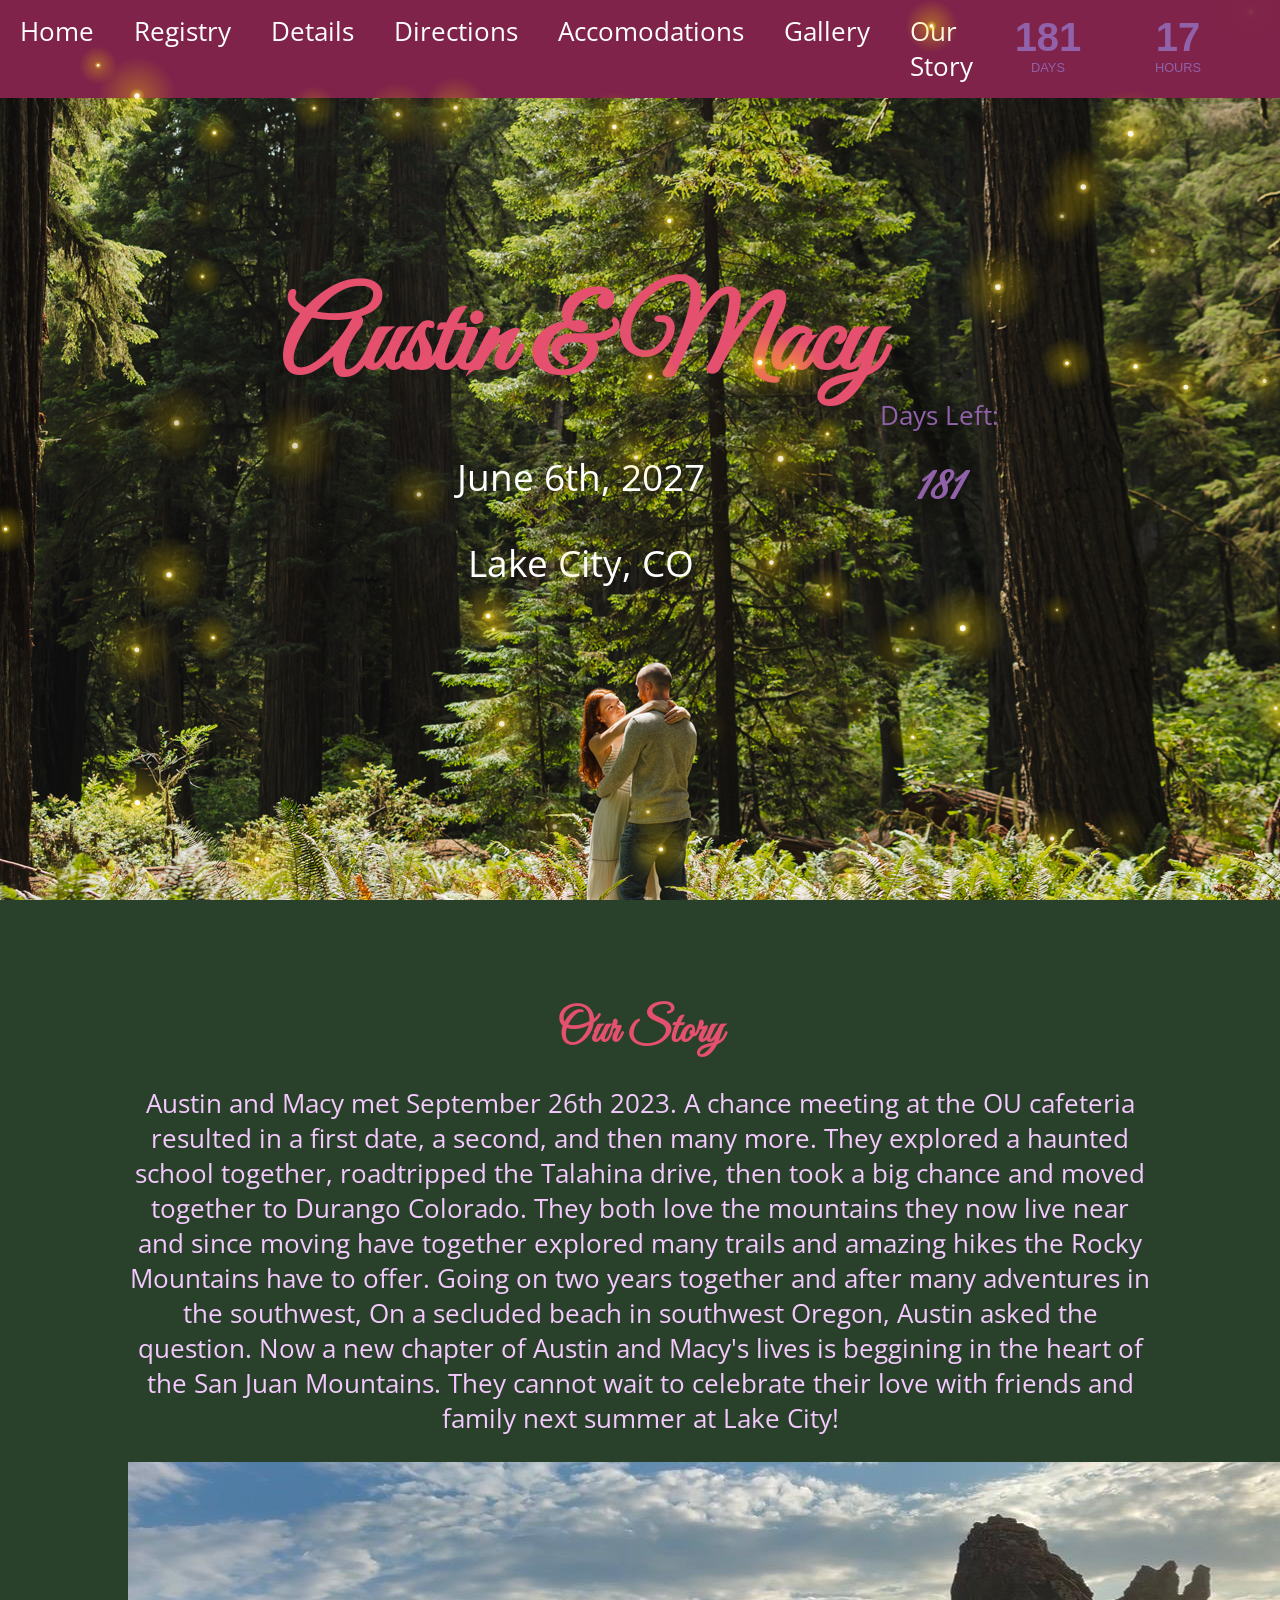
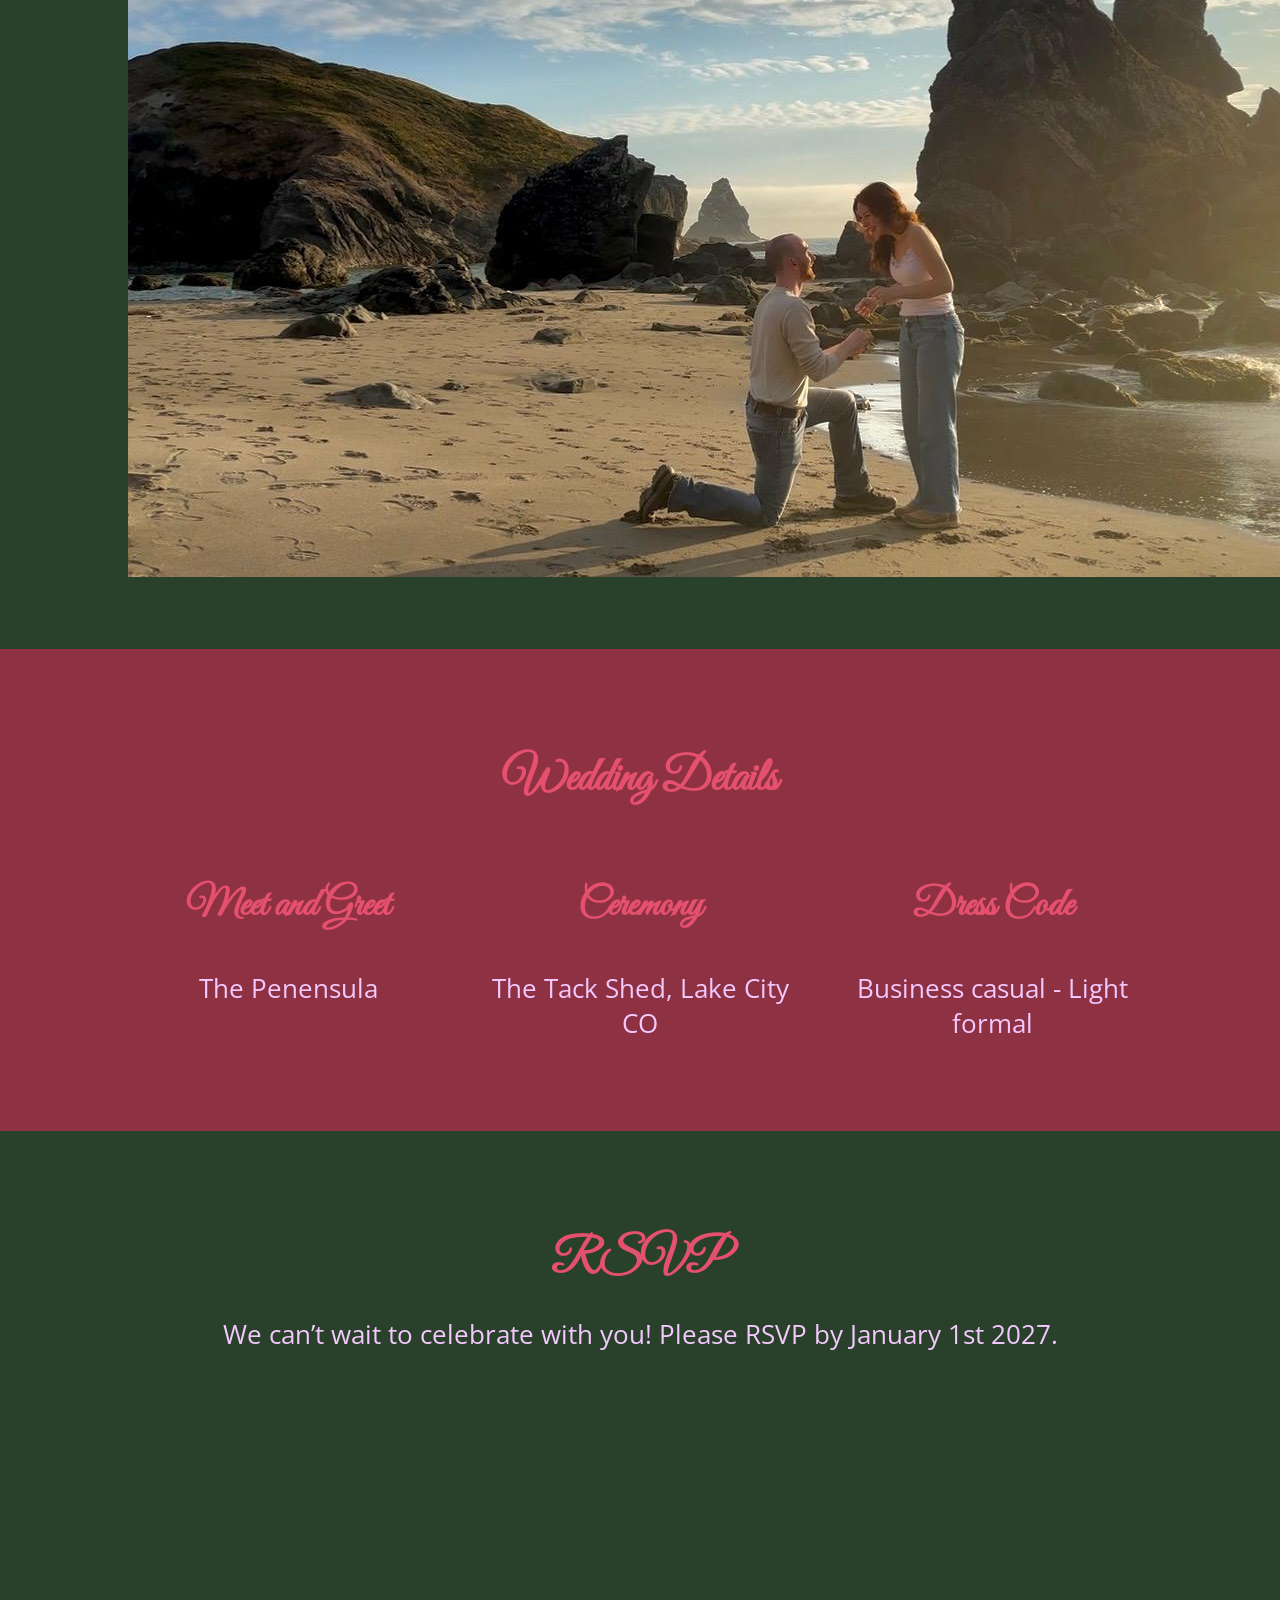
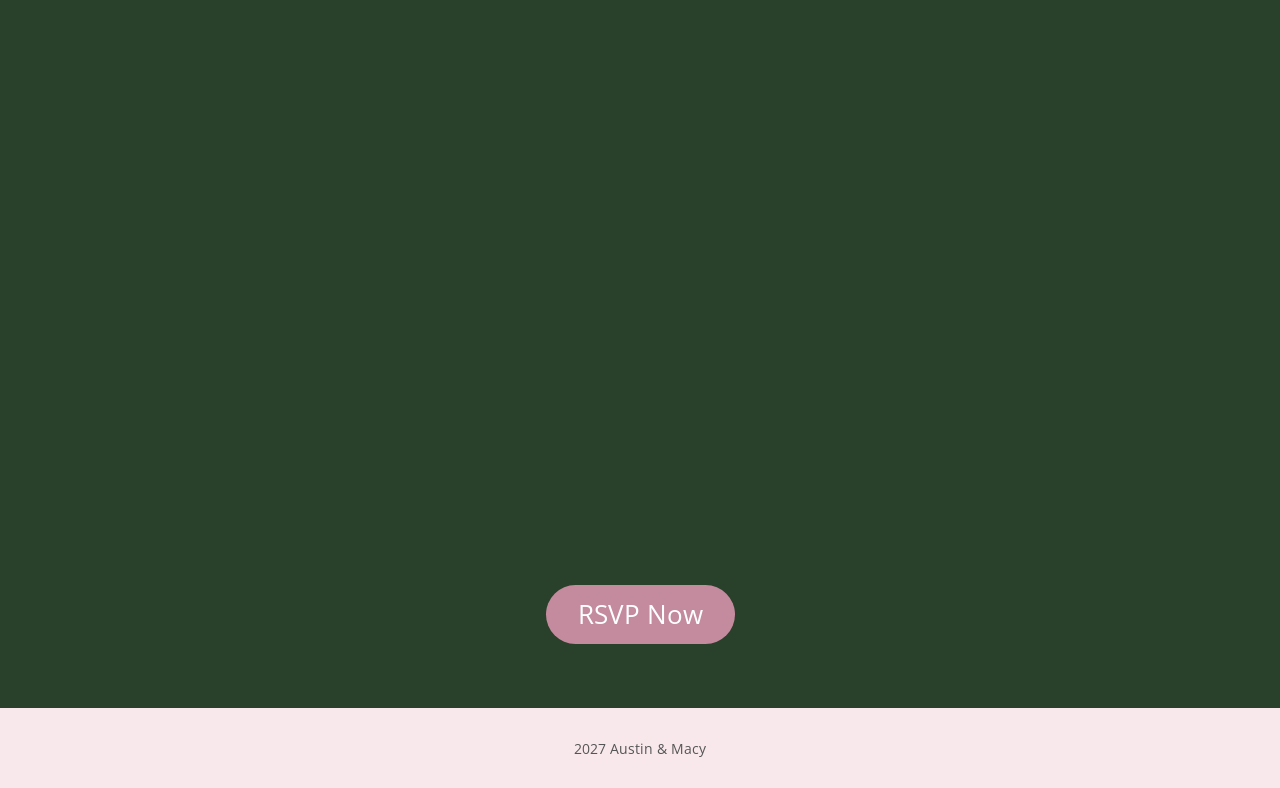
==== index.html @ 0c1c12a5 "home, accomodations, details, and gallery updated" ====
<!DOCTYPE html>
<html lang="en">
<head>
  <meta charset="UTF-8" />
  <meta name="viewport" content="width=device-width, initial-scale=1.0" />
  <title> Austin & Macy </title>
  <link rel="stylesheet" href="styles.css" />
  <link href="https://fonts.googleapis.com/css2?family=Great+Vibes&family=Open+Sans:wght@300;400;600&display=swap" rel="stylesheet">
</head>
<body>
  
  
  
  
  <header class="main-top">
    <canvas id="fireflyCanvas"></canvas>
    <script src="firefliesv3.js"></script>
    <div class="overlay"></div>
    <div class="hero-content">
      <h1 class="couple-names"> Austin   &   Macy</h1>
      <p class="date"> June 6th, 2027 </p>
      <p class="location">Lake City, CO</p>
    </div>
    <div class="countdown-container">
    <p>Days Left: </p>
    <h2 id="days-left">00</h2>
    </div>
  </header>

<nav class="navbar">
  <ul>
    <li><a href="index.html">Home</a></li>
    <li><a href="registry.html">Registry</a></li>
    <li><a href="details.html">Details</a></li>
    <li><a href="directions.html">Directions</a></li>
    <li><a href="accomodations.html">Accomodations</a></li>
    <li><a href="gallery.html">Gallery</a></li>
    <li><a href="ourstory.html">Our Story</a></li>
    <div id="countdown">
  <div class="time-box"><span id="days">00</span><p>Days</p></div>
  <div class="time-box"><span id="hours">00</span><p>Hours</p></div>
  <div class="time-box"><span id="minutes">00</span><p>Mins</p></div>
  <div class="time-box"><span id="seconds">00</span><p>Secs</p></div>
  <script src="days_countdown2.js"></script>

</div>
  </ul>
</nav>









  <section id="our-story" class="section">
    <h2>Our Story</h2>
    <p>
       Austin and Macy met September 26th 2023. A chance meeting at the OU cafeteria resulted in a first date, a second, and then many more. They explored a haunted school together, roadtripped the Talahina drive, then took a big chance and moved together to Durango Colorado. They both love the mountains they now live near and since moving have together explored many trails and amazing hikes the Rocky Mountains have to offer. Going on two years together and after many adventures in the southwest, On a secluded beach in southwest Oregon, Austin asked the question. Now a new chapter of Austin and Macy's lives is beggining in the heart of the San Juan Mountains. They cannot wait to celebrate their love with friends and family next summer at Lake City!  
    </p>
    <img src="pro1.jpeg">
  </section>





  <section id="details" class="section alt-bg">
    <h2>Wedding Details</h2>
    <div class="details-grid">
      <div>
        <h3>Meet and Greet</h3>
        <p>The Penensula</p>
      </div>
      <div>
        <h3>Ceremony</h3>
        <p>The Tack Shed, Lake City CO</p>
      </div>
      <div>
        <h3>Dress Code</h3>
        <p>Business casual - Light formal</p>
      </div>
    </div>
  </section>

  <section id="rsvp" class="section">
    <h2>RSVP</h2>
    <p>
      We can’t wait to celebrate with you! Please RSVP by January 1st 2027.
    </p>
    
    <iframe src="https://docs.google.com/forms/d/e/1FAIpQLScfzJjuqWJk3WGA8Sd2-HZ8cqaBlBZBvLHBfPXyAABR4WFvtQ/viewform?usp=publish-editor" width="100%" height="800" frameborder="0" marginheight="0" marginwidth="0">Loading…</iframe>
    <a href="https://docs.google.com/forms/d/e/1FAIpQLScfzJjuqWJk3WGA8Sd2-HZ8cqaBlBZBvLHBfPXyAABR4WFvtQ/viewform?usp=publish-editor" class="btn" target="_blank">RSVP Now</a>

  </section>
  

  <footer>
    <p>2027 Austin & Macy</p>
  </footer>

  <script src="days_countdown.js"></script>


</body>
</html>
---- styles.css ----
/* Font and basic style */
body {
  margin: 0;
  font-family: 'Open Sans', sans-serif;
  font-size: 1.6rem;
  color: #f4c9fe;
  background-color: #29412a;
  
  
  scroll-behavior: smooth;
}


body-main {
  margin: 0;
  font-family: 'Open Sans', sans-serif;
  color: #8550a0;
  background-color: linear-gradient(29412a50), #29412a50, url('A+M-206.jpg');
  opacity: 0.5;
  background-size: cover;
  background-position: center;

  scroll-behavior: smooth;
}


h1, h2, h3 {
  font-family: 'Great Vibes', cursive;
  color: #e4506e;
}
/*  
e4506e
c16e78
*/
h2 {
  text-align: center;
  margin-bottom: 1rem;
  font-size: 2.9rem;
}

h3 {
  font-size: 2.5rem;
}

.section {
  padding: 4rem 10%;
  text-align: center;
}


.larger-font{
  font-size: 2.0rem; 
}
.very-large-font{
  font-size: 7.0rem;
}
.alt-bg {
  background-color: #8d3143;
}

.alt-bg-purp{
  background-color: #426843;
}

/* main top section on home screen */
.main-top {
  position: relative;
  height: 100vh;
  background: url('A+M-206.jpg');
  background-position: 50% 40%;
  display: flex;
  align-items: center;
  justify-content: center;
  color: #9161a9;
  text-align: center;
}


/* Gallery grid */
  .gallery {
    display: grid;
    grid-template-columns: repeat(auto-fill, minmax(180px, 1fr));
    gap: 15px;
    padding: 20px;
  }

  .gallery img {
    width: 100%;
    height: 150px;
    object-fit: cover;
    cursor: pointer;
    border-radius: 5px;
    transition: 0.3s;
  }

  .gallery img:hover {
    transform: scale(1.05);
  }


  /* Modal background */
  .modal {
    display: none;
    position: fixed;
    z-index: 1000;
    left: 0;
    top: 0;
    width: 100%;
    height: 100%;
    background-color: rgba(0,0,0,0.8);
    justify-content: center;
    align-items: center;
  }

  /* Modal content (big image) */
  .modal-content {
    max-width: 80%;
    max-height: 80%;
    border-radius: 8px;
    box-shadow: 0 0 20px #000;
  }

  /* Close button */
  .close {
    position: absolute;
    top: 30px;
    right: 40px;
    font-size: 40px;
    color: white;
    cursor: pointer;
    font-weight: bold;
  }

  .close:hover {
    color: #ff5555;
  }






#days-left {
  font-size: 3rem;
  color: #9161a9; /* Matching your previous purple theme */
  font-weight: bold;
  margin: 10px 0;
}

#countdown {
  display: flex;
  gap: 20px;
  justify-content: center;
  font-family: sans-serif;
  color: #9161a9;
}

.time-box {
  text-align: center;
  background: #7f234a;
;
  padding: 15px;
  border-radius: 8px;
  min-width: 80px;
}

.time-box span {
  display: block;
  font-size: 2.5rem;
  font-weight: bold;
}

.time-box p {
  margin: 0;
  font-size: 0.8rem;
  text-transform: uppercase;
}













.proposal-panel {
  position: relative;
  height:90vh;
  background: url('pro1.jpeg');
  background-position: 50% 40%;
  display: flex;
  align-items: center;
  justify-content: center;
  color: #9161a9;
  padding: 4rem 10%;
  text-align: center;
}


.hero .overlay {
  position: absolute;
  inset: 0;
  background: rgba(0, 0, 0, 0.4);
}

.hero-content {
  position: relative;
  z-index: 1;
}

.couple-names {
  font-size: 7rem;
  margin: 0;
  color: #e4506e;
}

.date, .location {
  font-size: 2.3rem;
  color: white;
}

/* Details grid */
.details-grid {
  display: grid;
  gap: 2rem;
  grid-template-columns: repeat(auto-fit, minmax(220px, 1fr));
  margin-top: 2rem;
}

/* Buttons */
.btn {
  background-color: #c48b9f;
  color: white;
  text-decoration: none;
  padding: 0.75rem 2rem;
  border-radius: 30px;
  display: inline-block;
  transition: background 0.3s;
}

.btn:hover {
  background-color: #a9687f;
}

/* Footer */
footer {
  background-color: #f8e8ec;
  text-align: center;
  padding: 1rem;
  font-size: 0.9rem;
  color: #555;
}
  

.navbar {
  position: fixed;
  top: 0;
  width: 100%;
  z-index: 1000;
  background-color: #7f234a;
  padding: 0;
}

.navbar ul {
  list-style: none;
  margin: 0;
  padding: 0;
  display: flex;
}

.navbar li {
  margin: 0;
}

.navbar a {
  display: block;
  padding: 14px 20px;
  color: white;
  text-decoration: none;
}

.navbar a:hover {
  background-color: #555;
}




#fireflyCanvas {
    position: fixed;
    top: 0;
    left: 0;
    width: 100vw;
    height: 100vh;
    /* pointer-events: none ensures you can still click links/buttons 
       underneath the glowing dots */
    pointer-events: none; 
    z-index: 9999; 
}

main {
    position: relative;
    text-align: center;
    padding-top: 20vh;
}
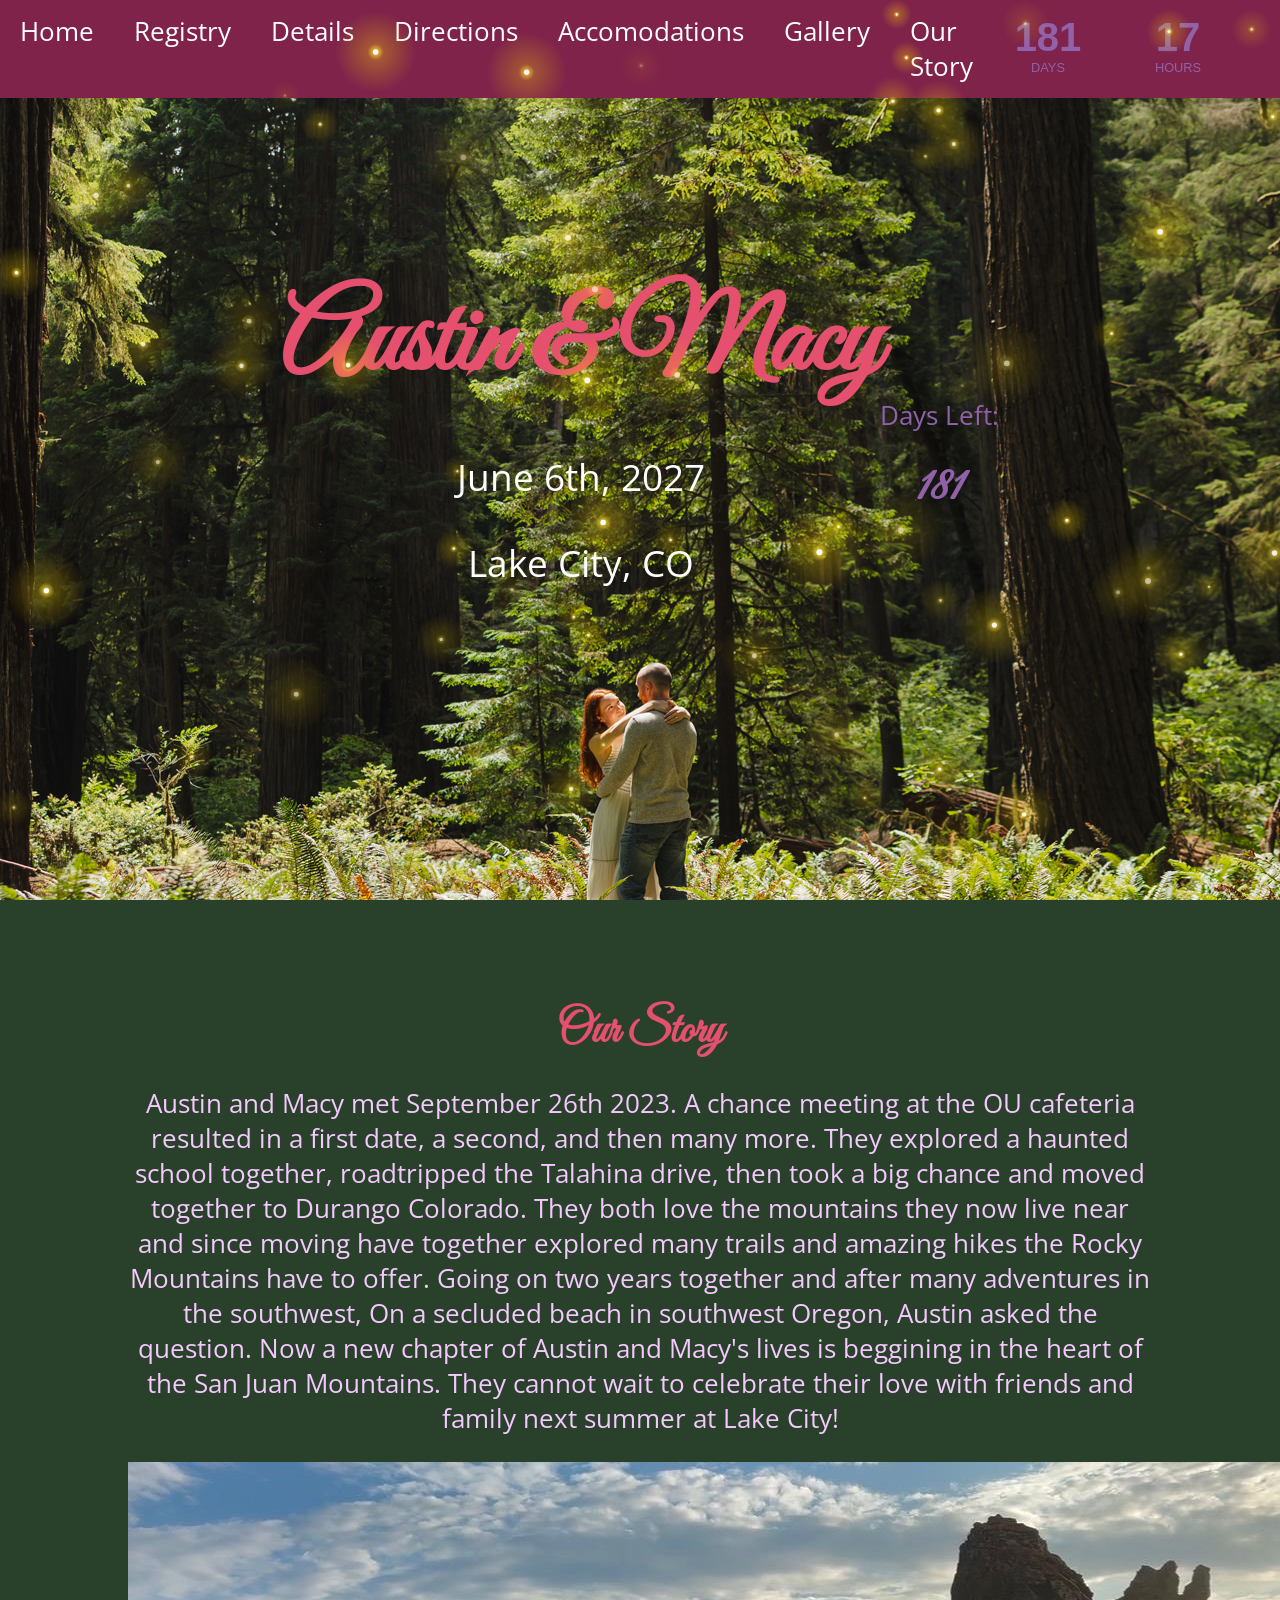
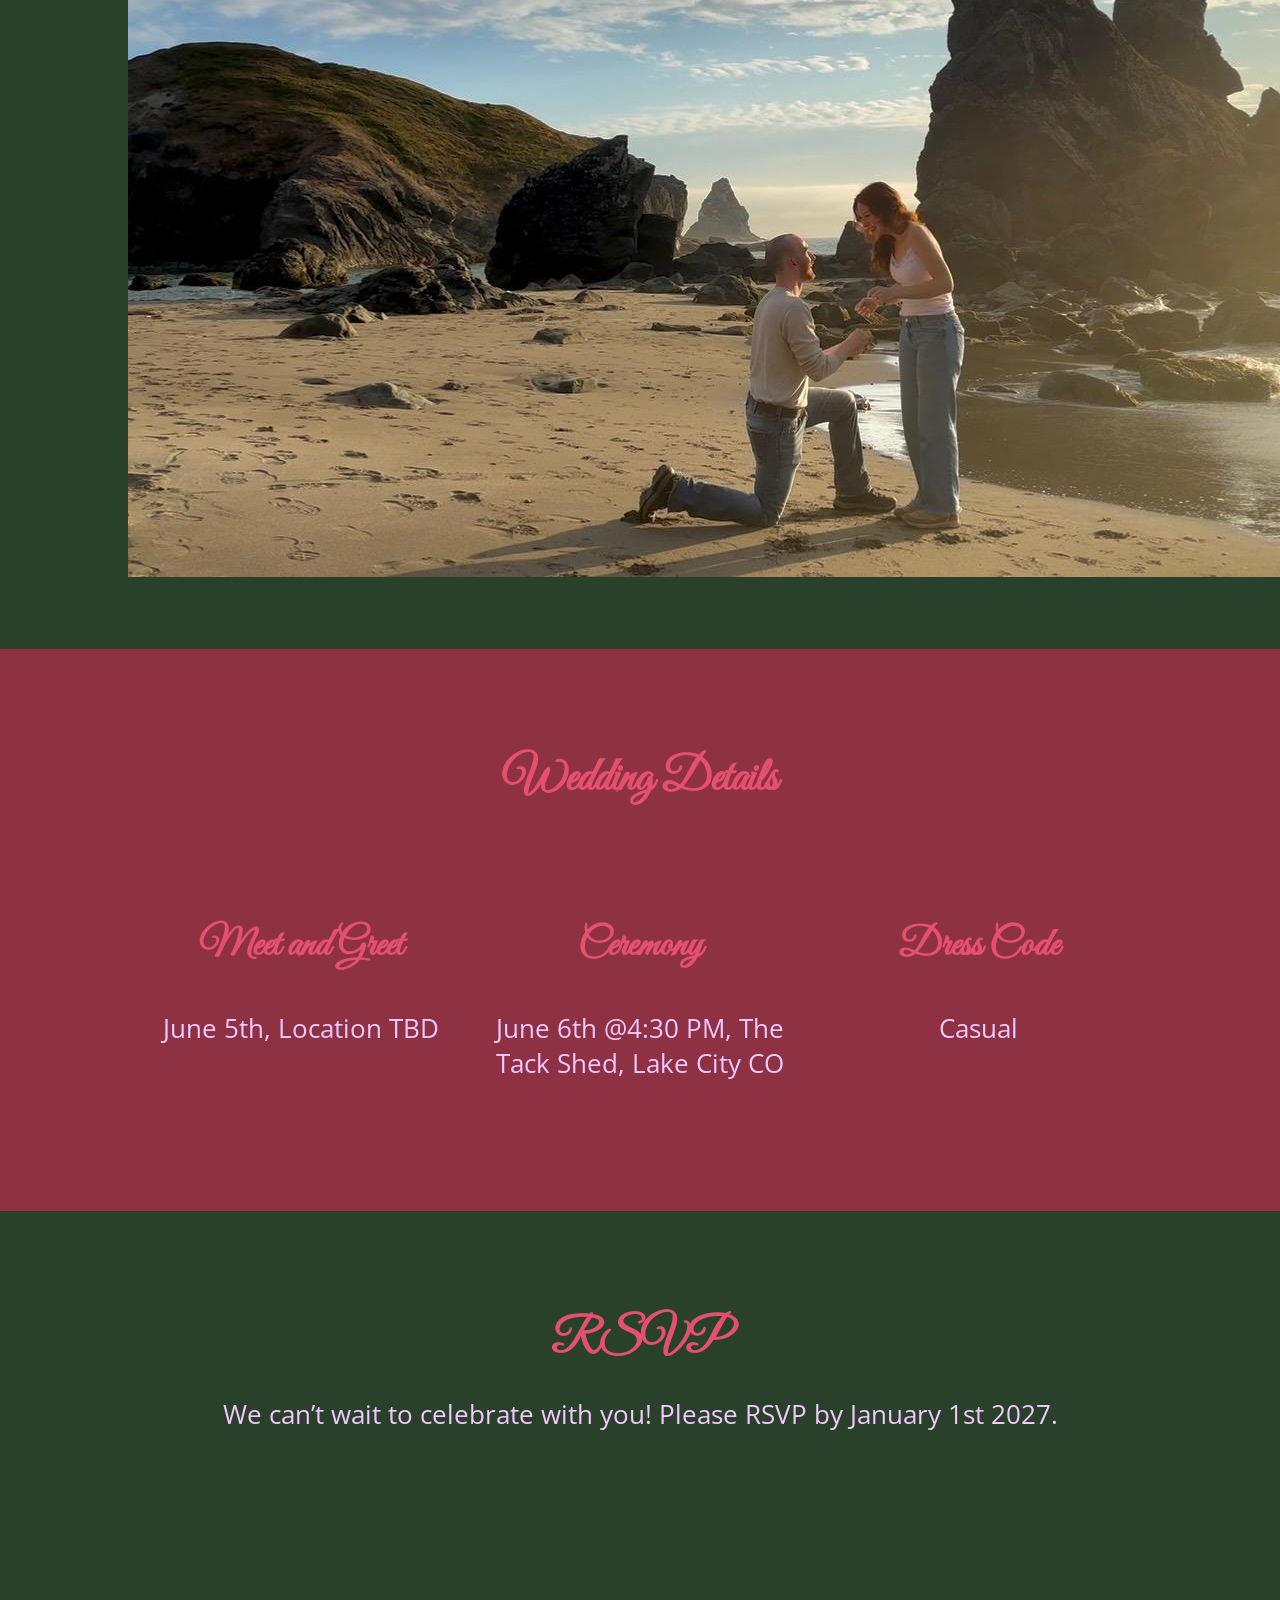
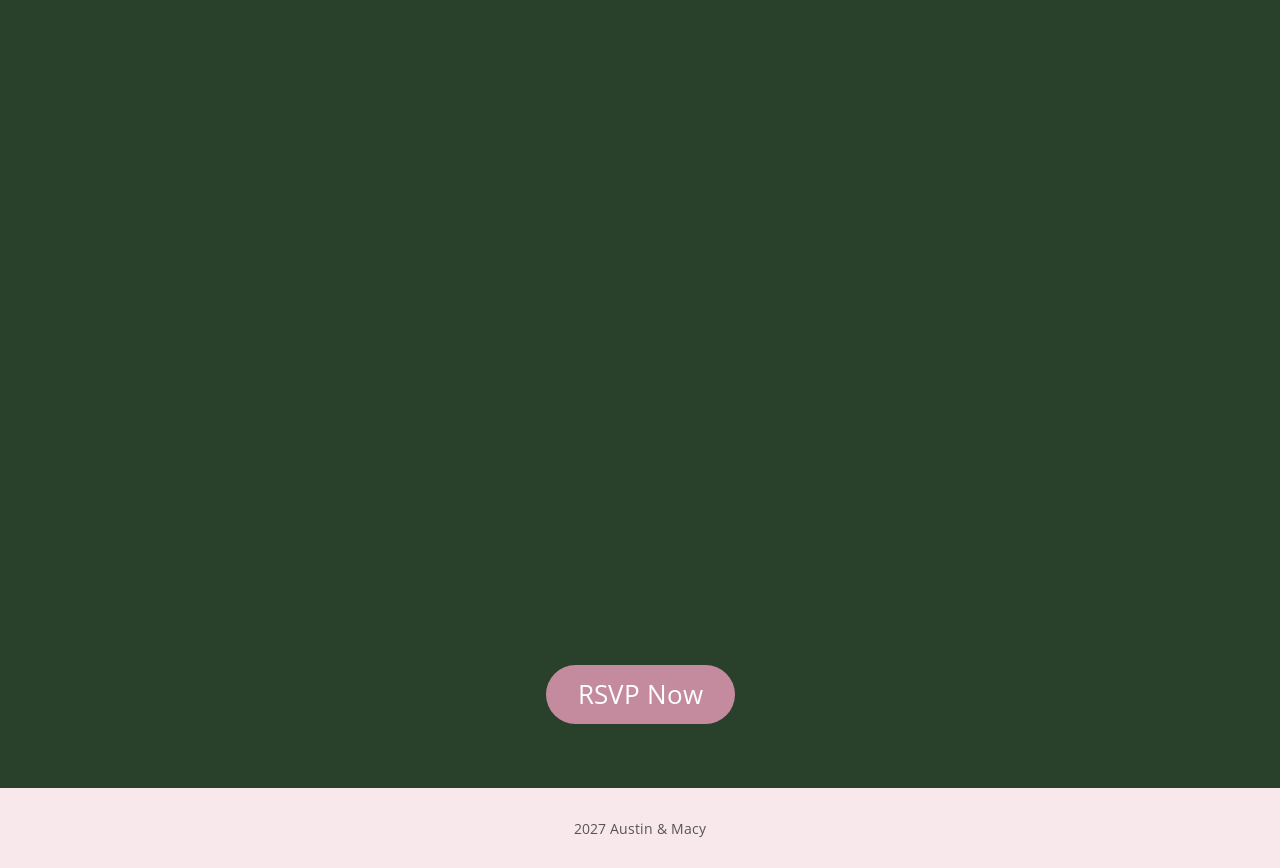
==== commit 8d9b97e7: "page refinements, added tiled format to registry" ====
--- a/index.html
+++ b/index.html
@@ -72,15 +72,15 @@
     <div class="details-grid">
       <div>
         <h3>Meet and Greet</h3>
-        <p>The Penensula</p>
+        <p>June 5th, Location TBD</p>
       </div>
       <div>
         <h3>Ceremony</h3>
-        <p>The Tack Shed, Lake City CO</p>
+        <p>June 6th @4:30 PM, The Tack Shed, Lake City CO</p>
       </div>
       <div>
         <h3>Dress Code</h3>
-        <p>Business casual - Light formal</p>
+        <p>Casual</p>
       </div>
     </div>
   </section>
--- a/styles.css
+++ b/styles.css
@@ -74,6 +74,85 @@
   color: #9161a9;
   text-align: center;
 }
+
+
+
+
+/* --- Lodging Section Styling --- */
+
+/* Ensures the grid handles the cards correctly */
+.details-grid {
+  display: flex;
+  flex-wrap: wrap;
+  gap: 25px;
+  justify-content: center;
+  padding: 40px 20px;
+}
+
+/* Individual UI Box (The Card) */
+.lodging-item {
+  background-color: #29412a; /* Your original dark green */
+  border: 1px solid #7f234a;  /* Your purple for the border */
+  border-radius: 12px;
+  padding: 25px;
+  width: 320px;
+  text-align: center;
+  box-shadow: 0 4px 15px rgba(0, 0, 0, 0.3);
+  
+  /* This creates the smooth "growth" animation */
+  transition: all 0.3s cubic-bezier(0.25, 0.8, 0.25, 1);
+  
+  display: flex;
+  flex-direction: column;
+  align-items: center;
+  justify-content: space-between;
+}
+
+/* Hover Effect: Grow and Highlight */
+.lodging-item:hover {
+  transform: translateY(-10px) scale(1.03); /* Moves up and grows slightly */
+  box-shadow: 0 15px 30px rgba(0, 0, 0, 0.5);
+  border-color: #e4506e; /* Highlights with your pink/red color */
+  background-color: #2e4a2f; /* Slightly lighter green on hover */
+}
+
+/* Card Content Styling */
+.lodging-item h3 {
+  margin-top: 0;
+  margin-bottom: 15px;
+  font-size: 2.2rem;
+  color: #e4506e; /* Your pink/red header color */
+  line-height: 1.1;
+}
+
+.lodging-item p {
+  font-size: 1.1rem;
+  color: #f4c9fe; /* Your light purple text color */
+  margin: 8px 0;
+  line-height: 1.4;
+}
+
+/* Specific styling for the button inside the card */
+.lodging-item .btn {
+  margin-top: 20px;
+  padding: 10px 25px;
+  font-size: 1rem;
+  border: none;
+  font-family: 'Open Sans', sans-serif;
+  text-transform: uppercase;
+  letter-spacing: 1px;
+  font-weight: 600;
+}
+
+/* --- Responsive adjustment for small screens --- */
+@media (max-width: 600px) {
+  .lodging-item {
+    width: 100%; /* Cards take full width on mobile */
+  }
+}
+
+
+
 
 
 /* Gallery grid */
@@ -307,4 +386,108 @@
     position: relative;
     text-align: center;
     padding-top: 20vh;
+}
+
+
+/* --- Mobile Specific Tweaks --- */
+
+@media (max-width: 768px) {
+  /* Adjust the main section padding so boxes aren't too cramped */
+  .section {
+    padding: 2rem 5%;
+  }
+
+  .very-large-font {
+    font-size: 4rem; /* Shrink the massive headers so they don't wrap weirdly */
+  }
+
+  .details-grid {
+    gap: 15px; /* Tighter gap on mobile */
+  }
+
+  .lodging-item {
+    width: 90%; /* Make boxes fill most of the screen width */
+    max-width: none;
+    padding: 20px;
+    /* On mobile, we reduce the scale effect so it doesn't overlap other content */
+    transition: transform 0.2s ease; 
+  }
+
+  .lodging-item:active {
+    transform: scale(0.98); /* Provides "press" feedback when tapped on mobile */
+  }
+
+  .lodging-item h3 {
+    font-size: 1.8rem; /* Slightly smaller titles for mobile */
+  }
+}
+
+
+
+
+/* --- Registry tiling --- */
+/* The Dynamic Grid */
+.registry-grid {
+    display: grid;
+    /* This creates the responsive tiling effect */
+    grid-template-columns: repeat(auto-fit, minmax(300px, 1fr));
+    gap: 25px;
+    max-width: 1200px;
+    margin: 0 auto;
+}
+
+/* Individual Cards */
+.registry-card {
+    background: #fff;
+    border-radius: 8px;
+    overflow: hidden;
+    box-shadow: 0 4px 6px rgba(0,0,0,0.1);
+    display: flex;
+    flex-direction: column;
+    transition: transform 0.2s ease;
+}
+
+.registry-card:hover {
+    transform: translateY(-5px);
+}
+
+.item-image {
+    height: 200px;
+    background-size: cover;
+    background-position: center;
+}
+
+.item-details {
+    padding: 20px;
+    display: flex;
+    flex-direction: column;
+    flex-grow: 1;
+}
+
+.item-details h3 {
+    margin-top: 0;
+    font-size: 1.25rem;
+}
+
+.item-details p {
+    font-size: 0.9rem;
+    color: #666;
+    flex-grow: 1; /* Pushes the button to the bottom */
+}
+
+/* Button Styling */
+.buy-button {
+    display: block;
+    text-align: center;
+    background-color: #5a67d8;
+    color: white;
+    padding: 10px;
+    text-decoration: none;
+    border-radius: 4px;
+    margin-top: 15px;
+    font-weight: bold;
+}
+
+.buy-button:hover {
+    background-color: #434190;
 }
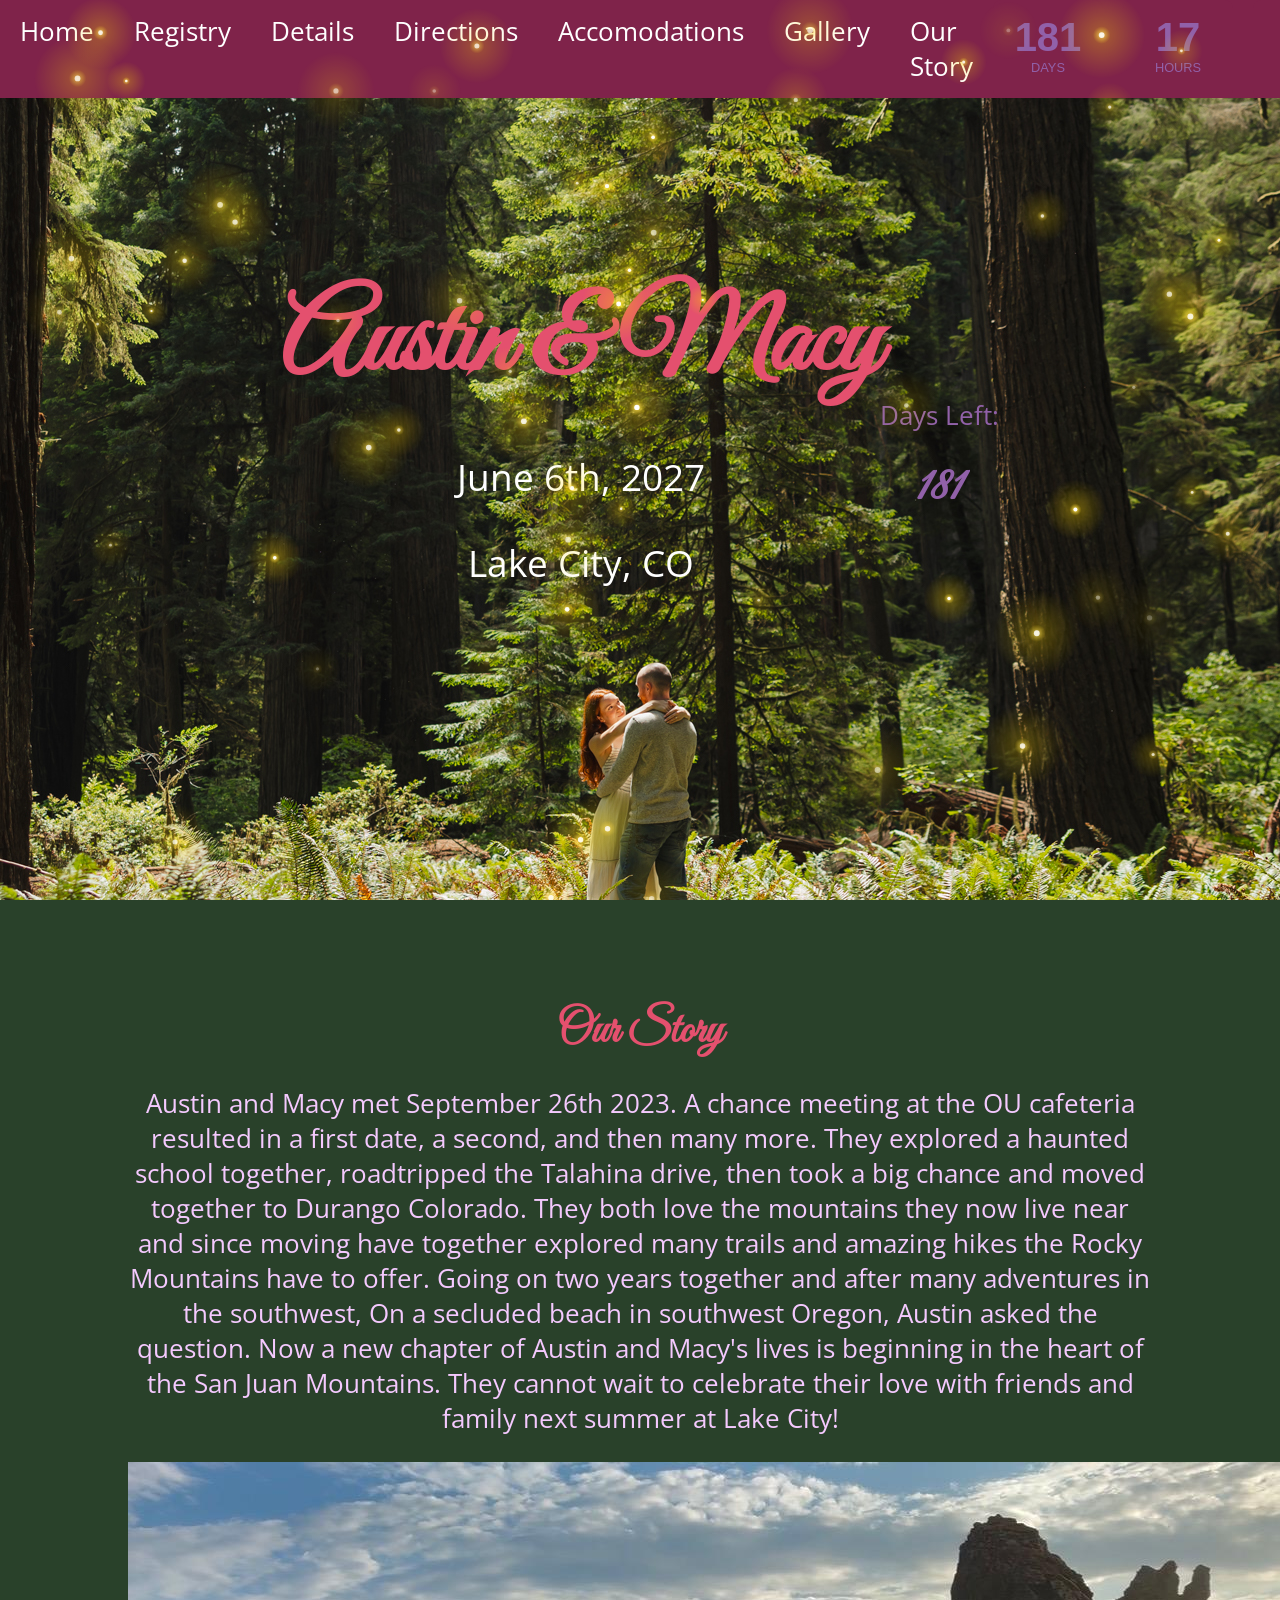
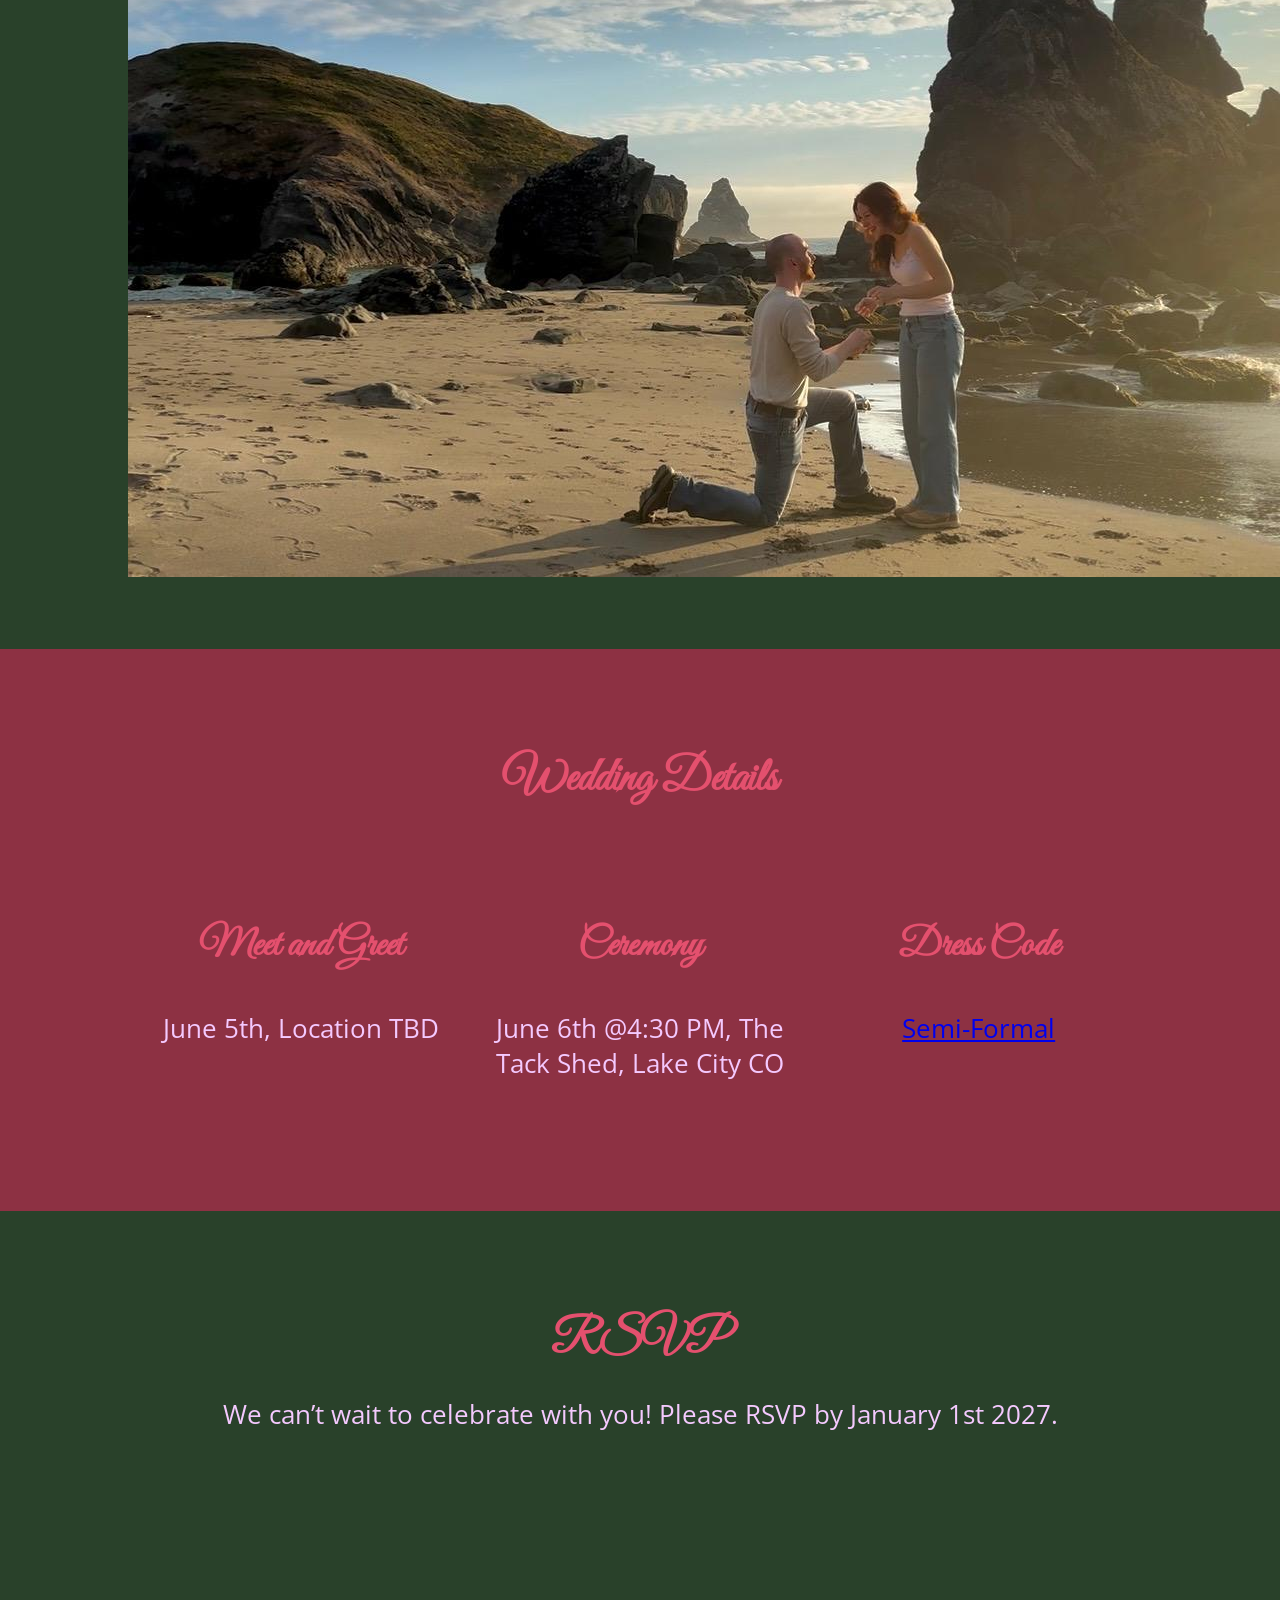
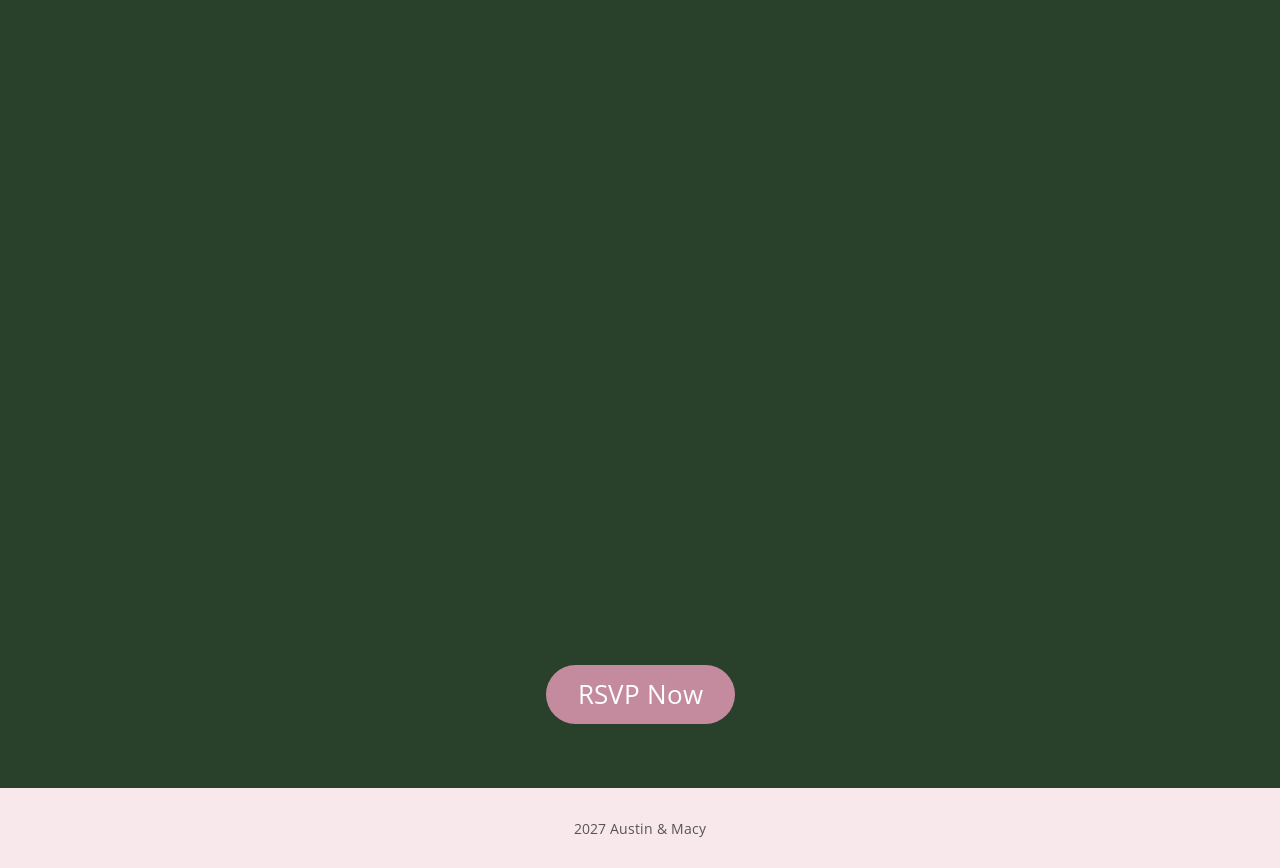
==== commit eca1bd2c: "updated details content, and various small details and sutble design elements" ====
--- a/index.html
+++ b/index.html
@@ -58,7 +58,7 @@
   <section id="our-story" class="section">
     <h2>Our Story</h2>
     <p>
-       Austin and Macy met September 26th 2023. A chance meeting at the OU cafeteria resulted in a first date, a second, and then many more. They explored a haunted school together, roadtripped the Talahina drive, then took a big chance and moved together to Durango Colorado. They both love the mountains they now live near and since moving have together explored many trails and amazing hikes the Rocky Mountains have to offer. Going on two years together and after many adventures in the southwest, On a secluded beach in southwest Oregon, Austin asked the question. Now a new chapter of Austin and Macy's lives is beggining in the heart of the San Juan Mountains. They cannot wait to celebrate their love with friends and family next summer at Lake City!  
+      Austin and Macy met September 26th 2023. A chance meeting at the OU cafeteria resulted in a first date, a second, and then many more. They explored a haunted school together, roadtripped the Talahina drive, then took a big chance and moved together to Durango Colorado. They both love the mountains they now live near and since moving have together explored many trails and amazing hikes the Rocky Mountains have to offer. Going on two years together and after many adventures in the southwest, On a secluded beach in southwest Oregon, Austin asked the question. Now a new chapter of Austin and Macy's lives is beginning in the heart of the San Juan Mountains. They cannot wait to celebrate their love with friends and family next summer at Lake City!     </p>
     </p>
     <img src="pro1.jpeg">
   </section>
@@ -80,7 +80,7 @@
       </div>
       <div>
         <h3>Dress Code</h3>
-        <p>Casual</p>
+        <a href="https://pin.it/TQLlFvWK6">Semi-Formal</a>
       </div>
     </div>
   </section>
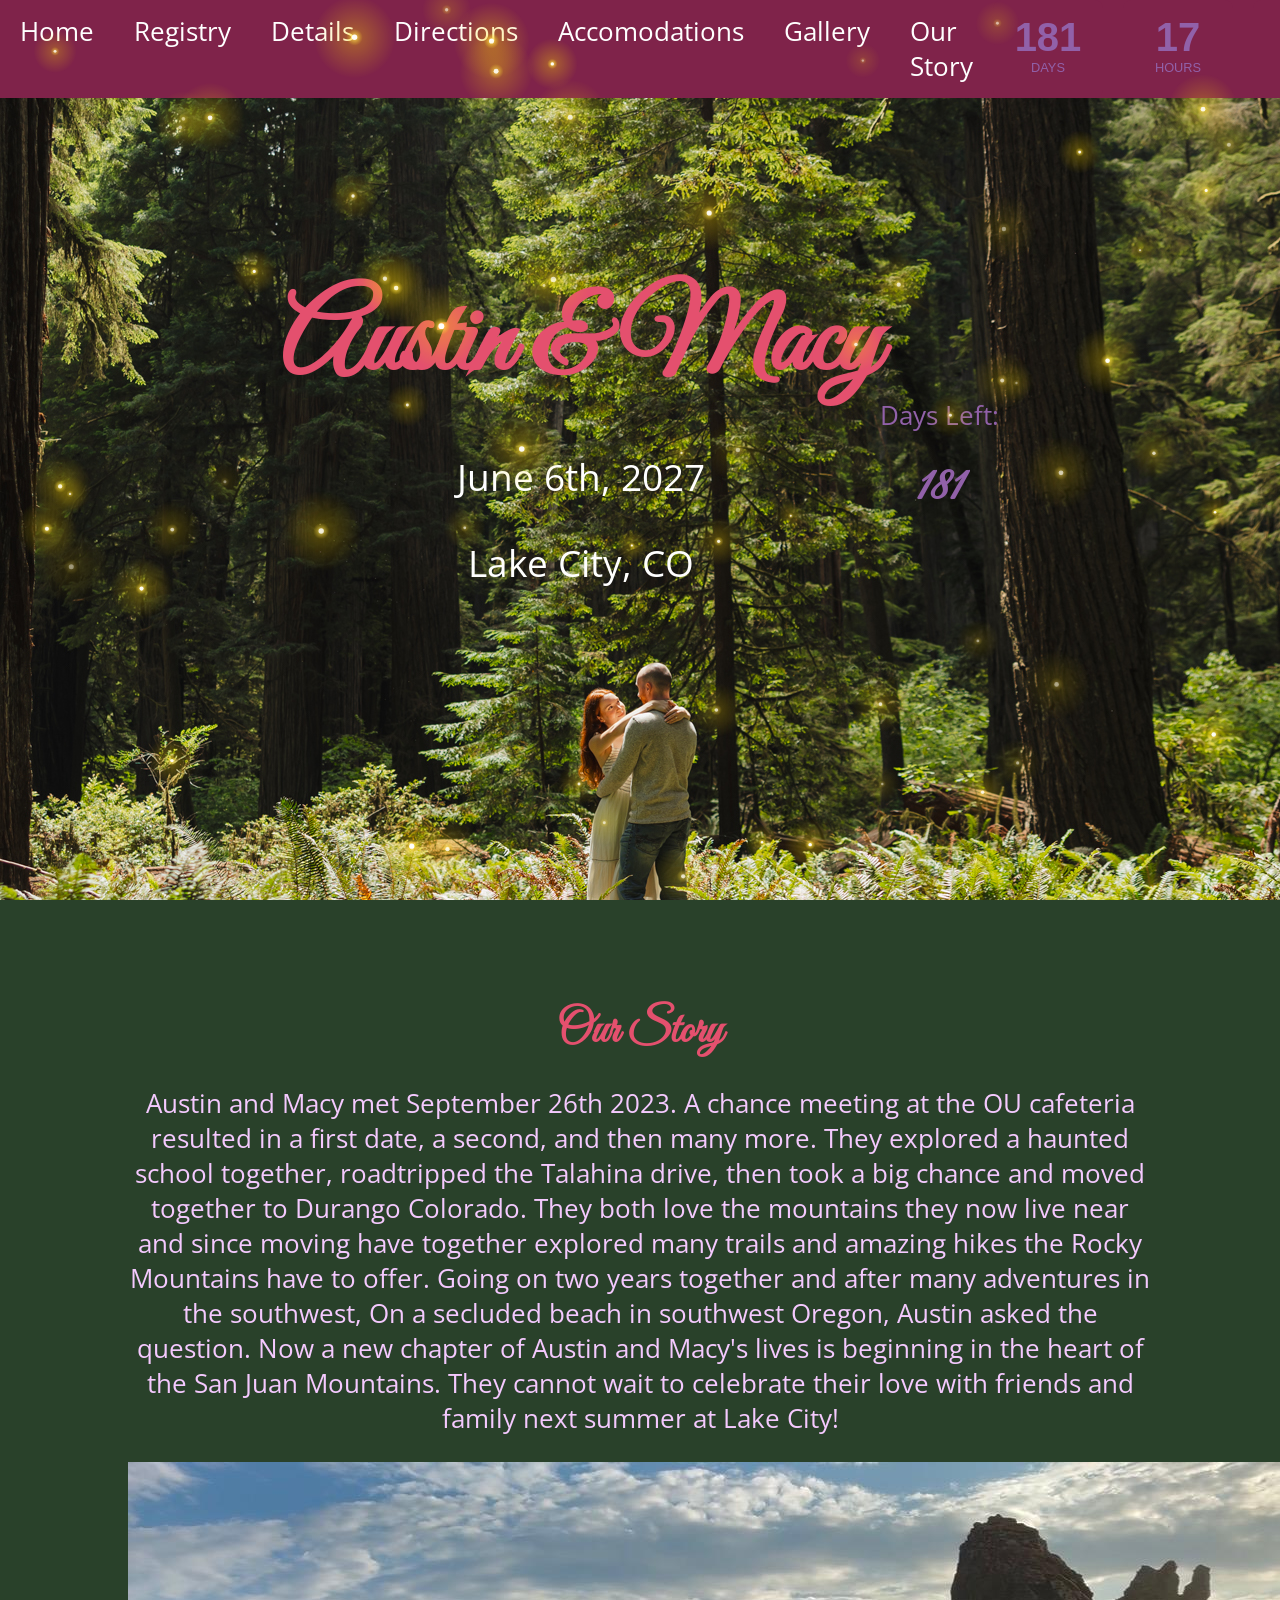
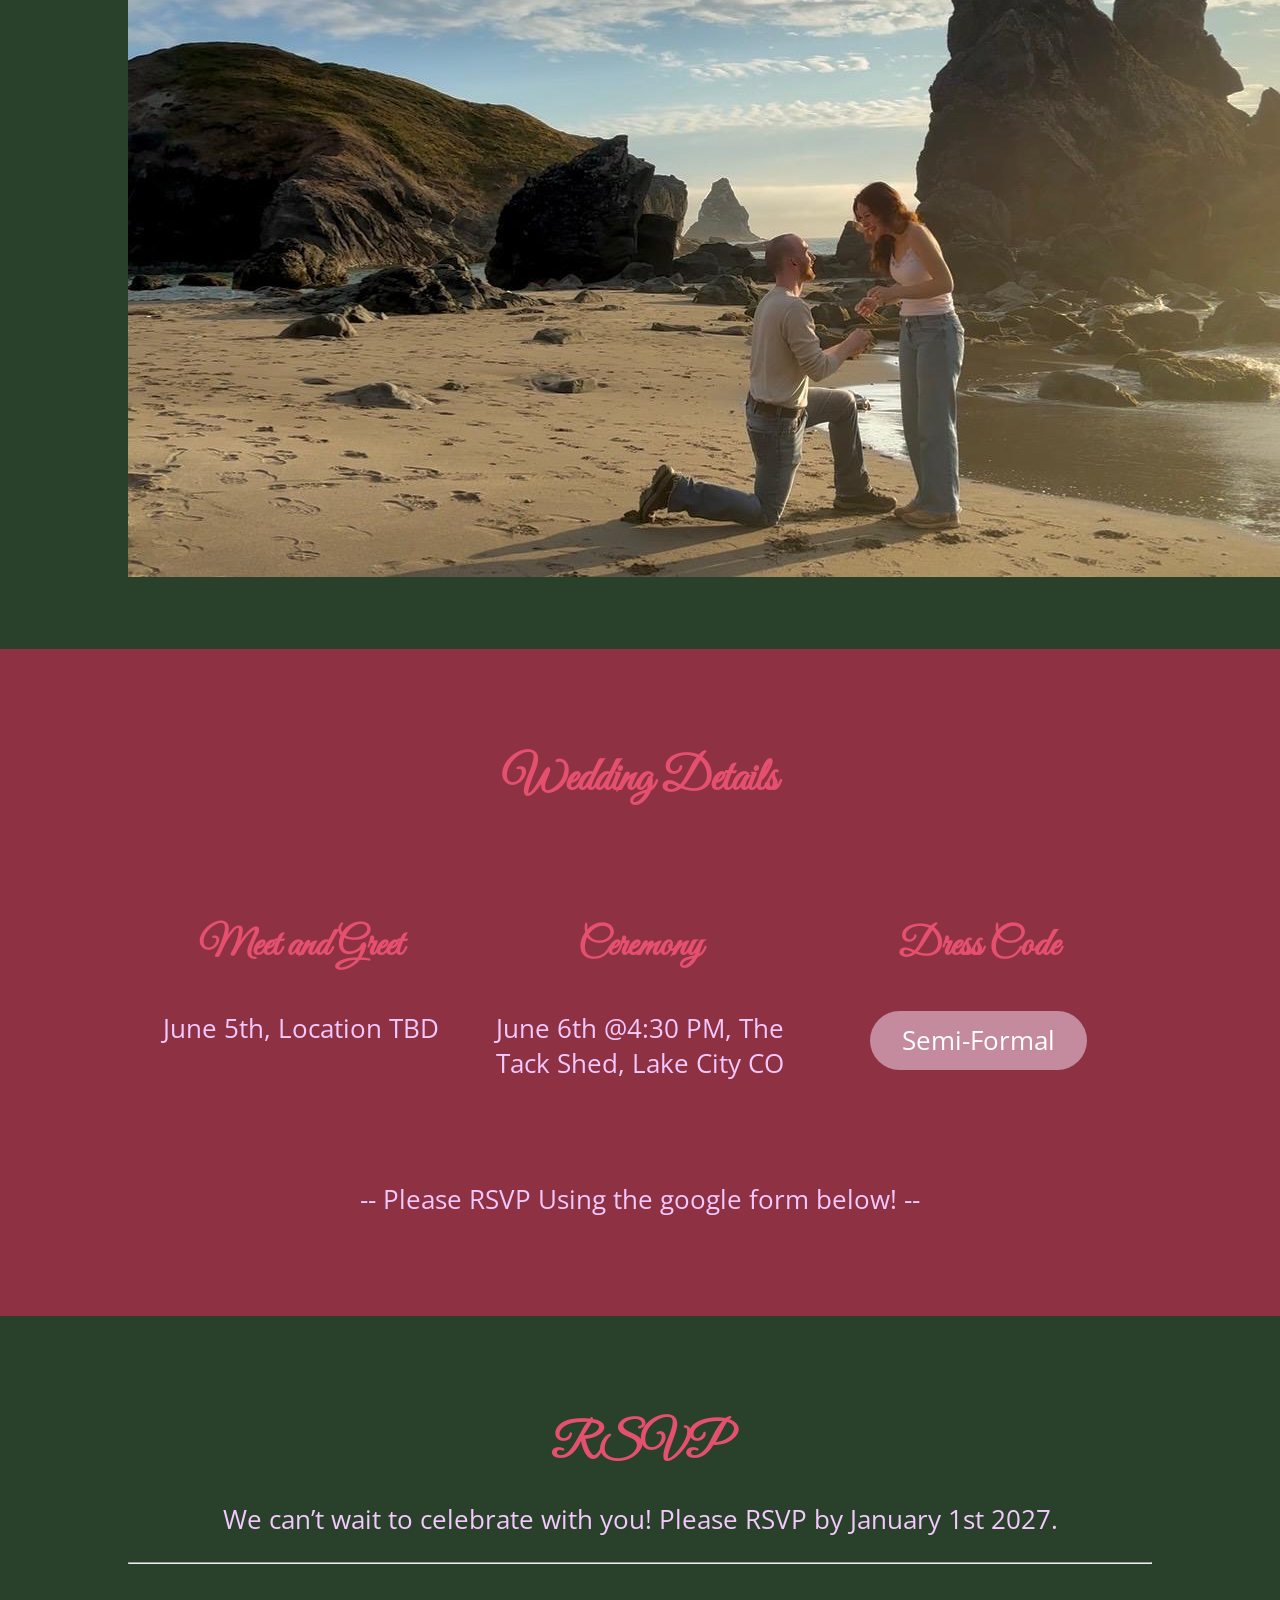
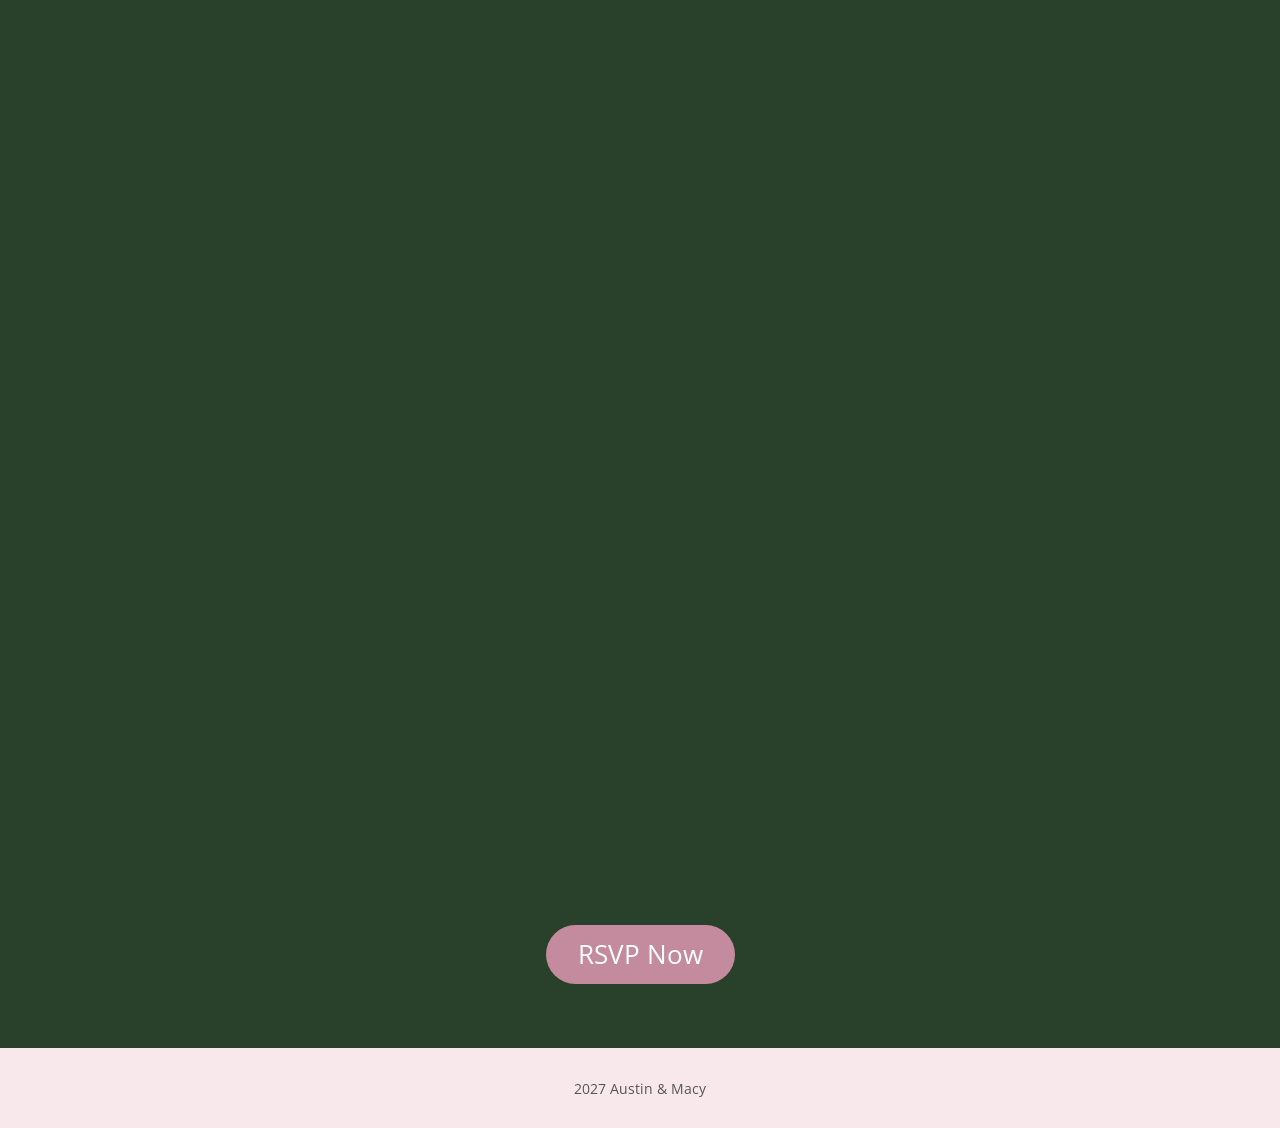
==== commit 220c40e5: "updated details, directions, home, and styles. made google form snap less noticable, styled the deta" ====
--- a/index.html
+++ b/index.html
@@ -13,6 +13,7 @@
   
   
   <header class="main-top">
+
     <canvas id="fireflyCanvas"></canvas>
     <script src="firefliesv3.js"></script>
     <div class="overlay"></div>
@@ -80,9 +81,13 @@
       </div>
       <div>
         <h3>Dress Code</h3>
-        <a href="https://pin.it/TQLlFvWK6">Semi-Formal</a>
+        <a href="https://pin.it/TQLlFvWK6" class="btn" target="_blank">Semi-Formal</a>
       </div>
     </div>
+    <br>
+    <a>-- Please RSVP Using the google form below! -- </a>
+    <br>
+    <br>
   </section>
 
   <section id="rsvp" class="section">
@@ -90,8 +95,16 @@
     <p>
       We can’t wait to celebrate with you! Please RSVP by January 1st 2027.
     </p>
-    
+    <hr class="solid">
+
+    <br>
+    <br>
+    <br>
+    <div id="form-container" class="form-wrapper" onclick="this.style.pointerEvents = 'auto'">
     <iframe src="https://docs.google.com/forms/d/e/1FAIpQLScfzJjuqWJk3WGA8Sd2-HZ8cqaBlBZBvLHBfPXyAABR4WFvtQ/viewform?usp=publish-editor" width="100%" height="800" frameborder="0" marginheight="0" marginwidth="0">Loading…</iframe>
+    </div>  
+  
+    <br>
     <a href="https://docs.google.com/forms/d/e/1FAIpQLScfzJjuqWJk3WGA8Sd2-HZ8cqaBlBZBvLHBfPXyAABR4WFvtQ/viewform?usp=publish-editor" class="btn" target="_blank">RSVP Now</a>
 
   </section>
--- a/styles.css
+++ b/styles.css
@@ -75,7 +75,7 @@
   text-align: center;
 }
 
-
+/*element to prevent google form snapping the page */
 
 
 /* --- Lodging Section Styling --- */
@@ -364,7 +364,7 @@
 }
 
 .navbar a:hover {
-  background-color: #555;
+  background-color: #c48b9f;
 }
 
 
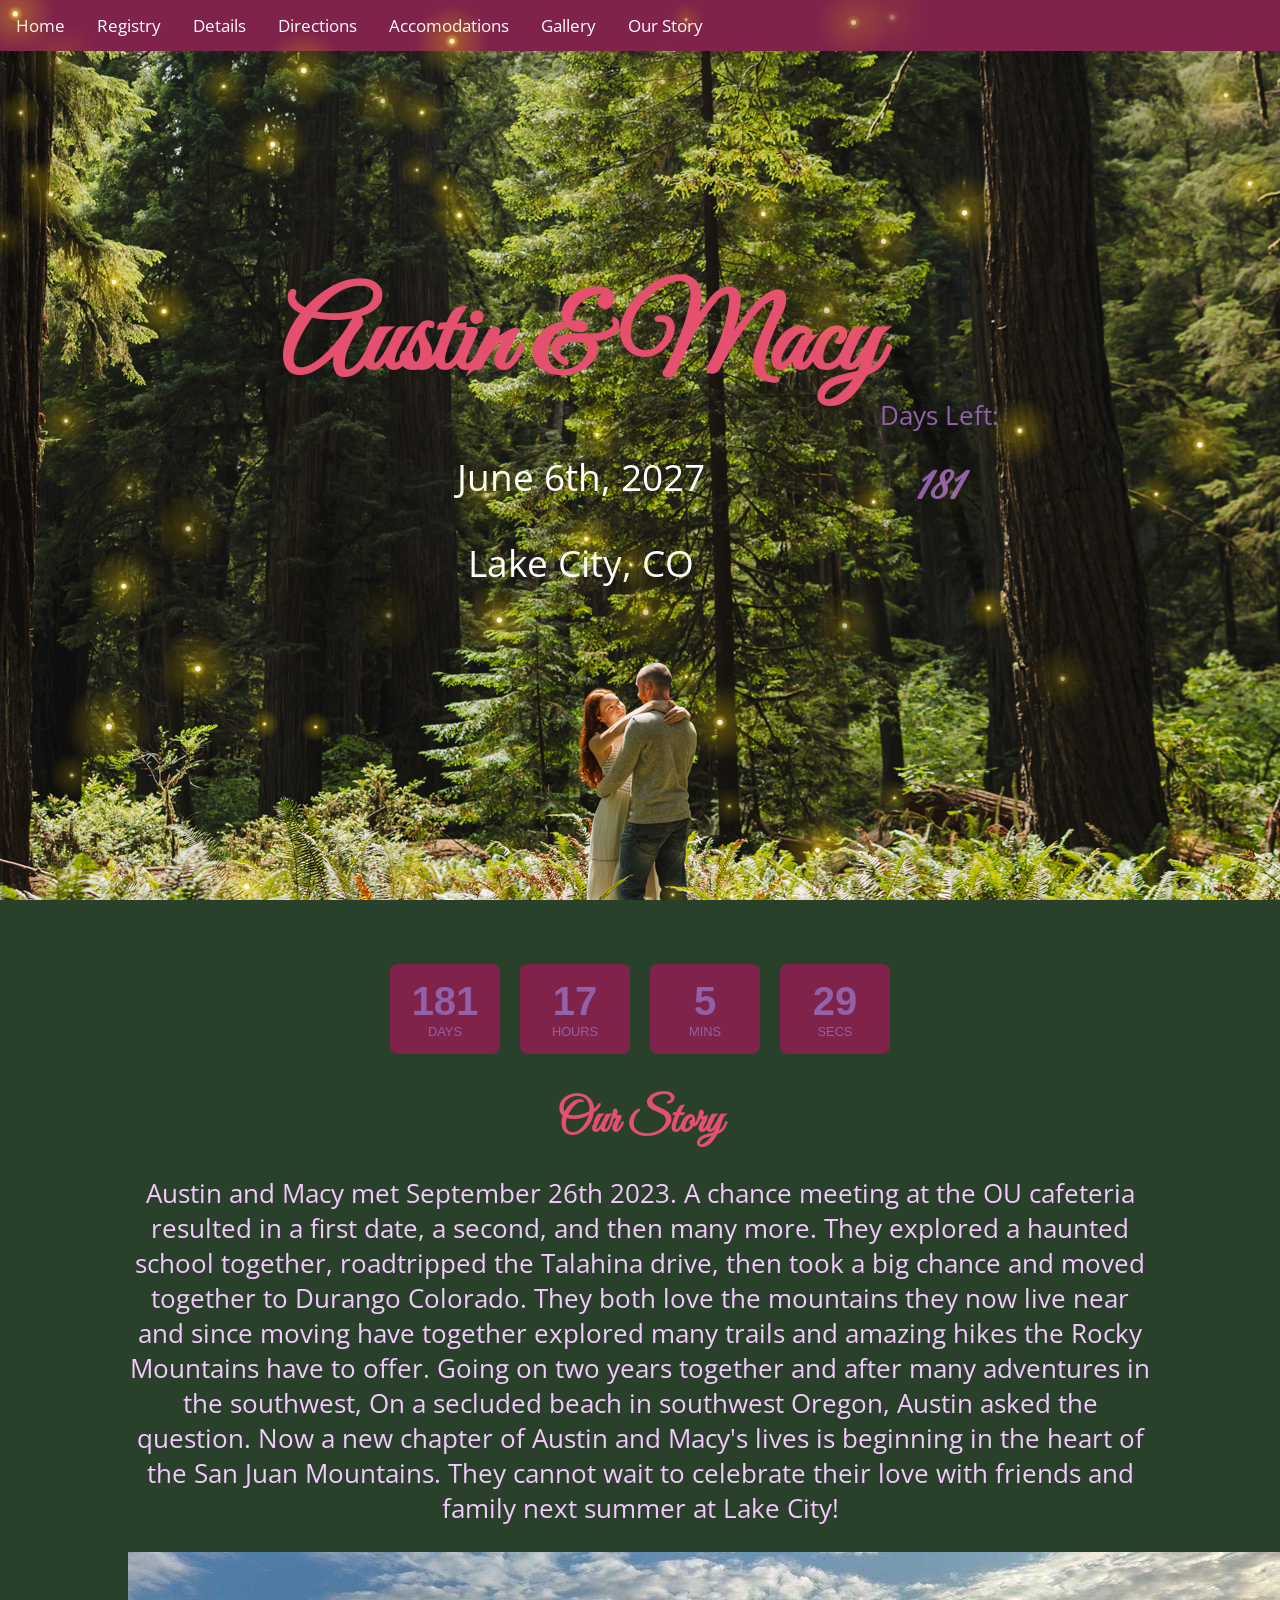
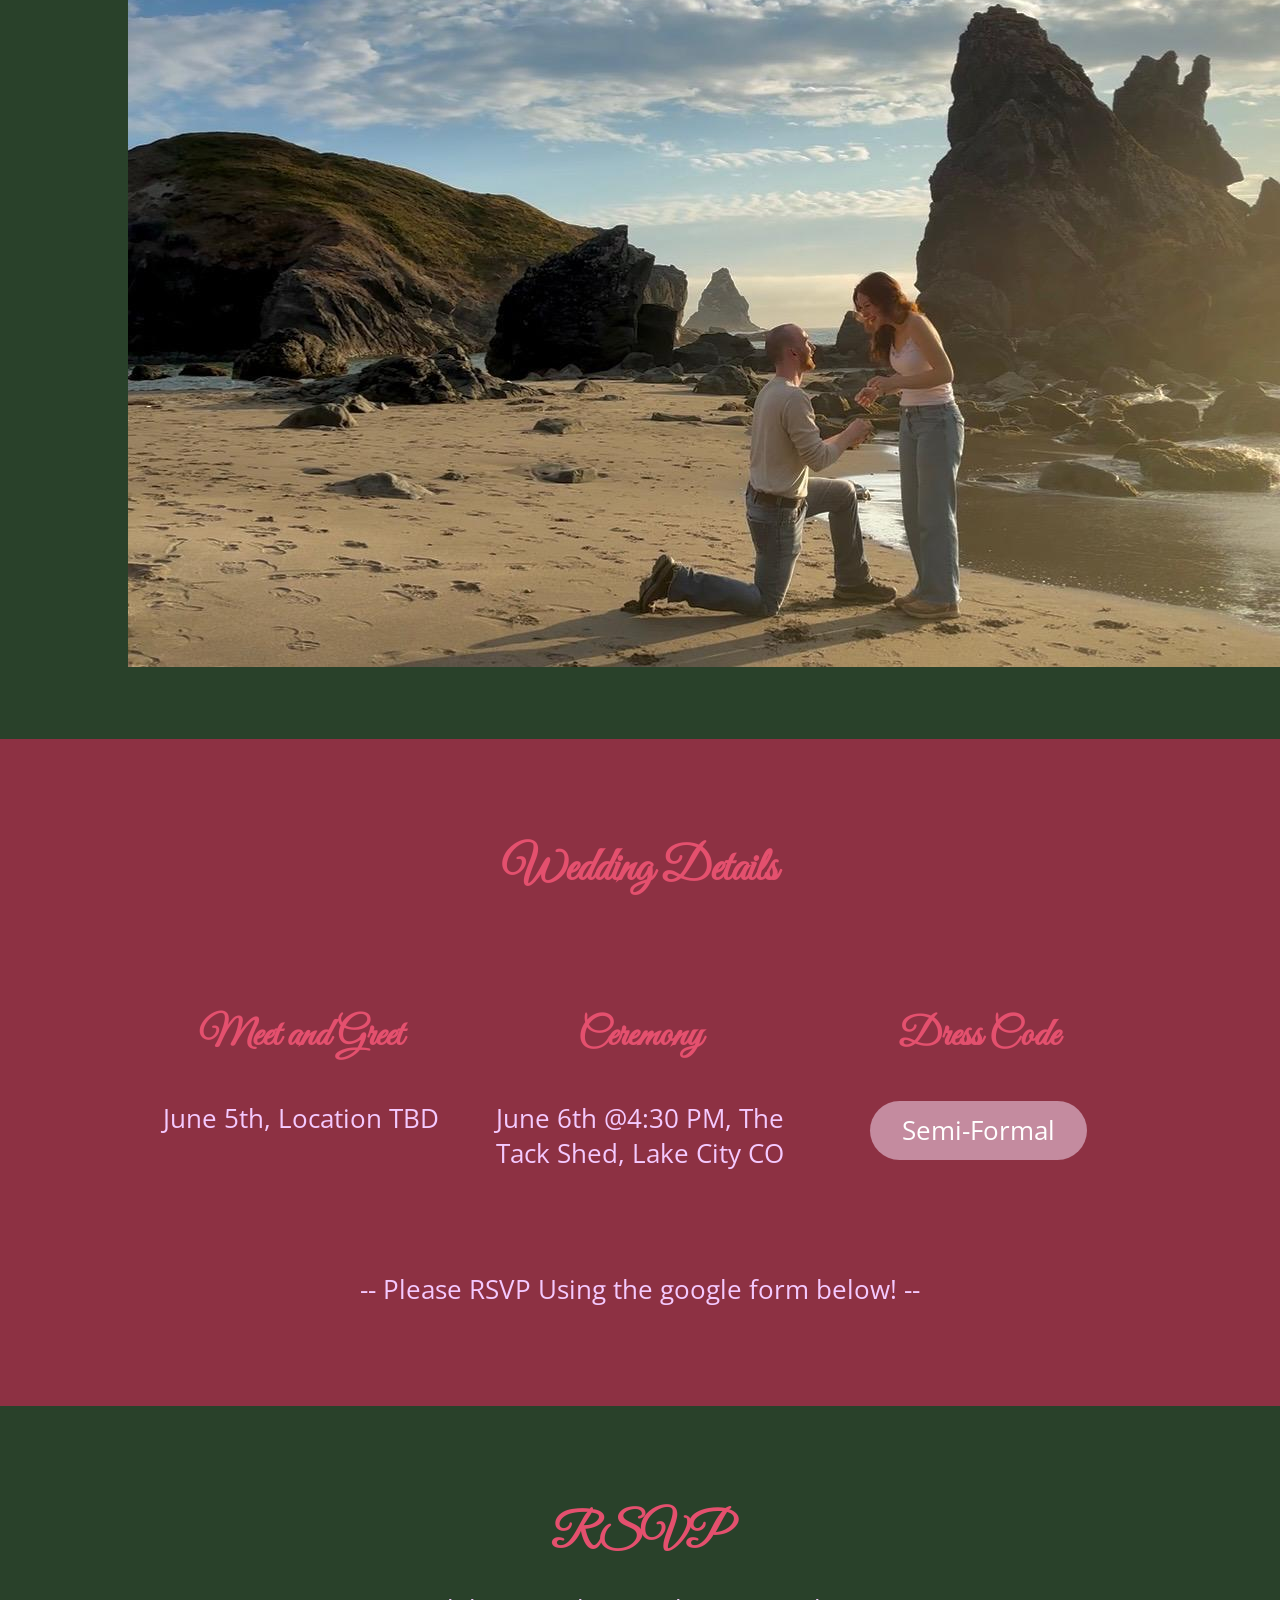
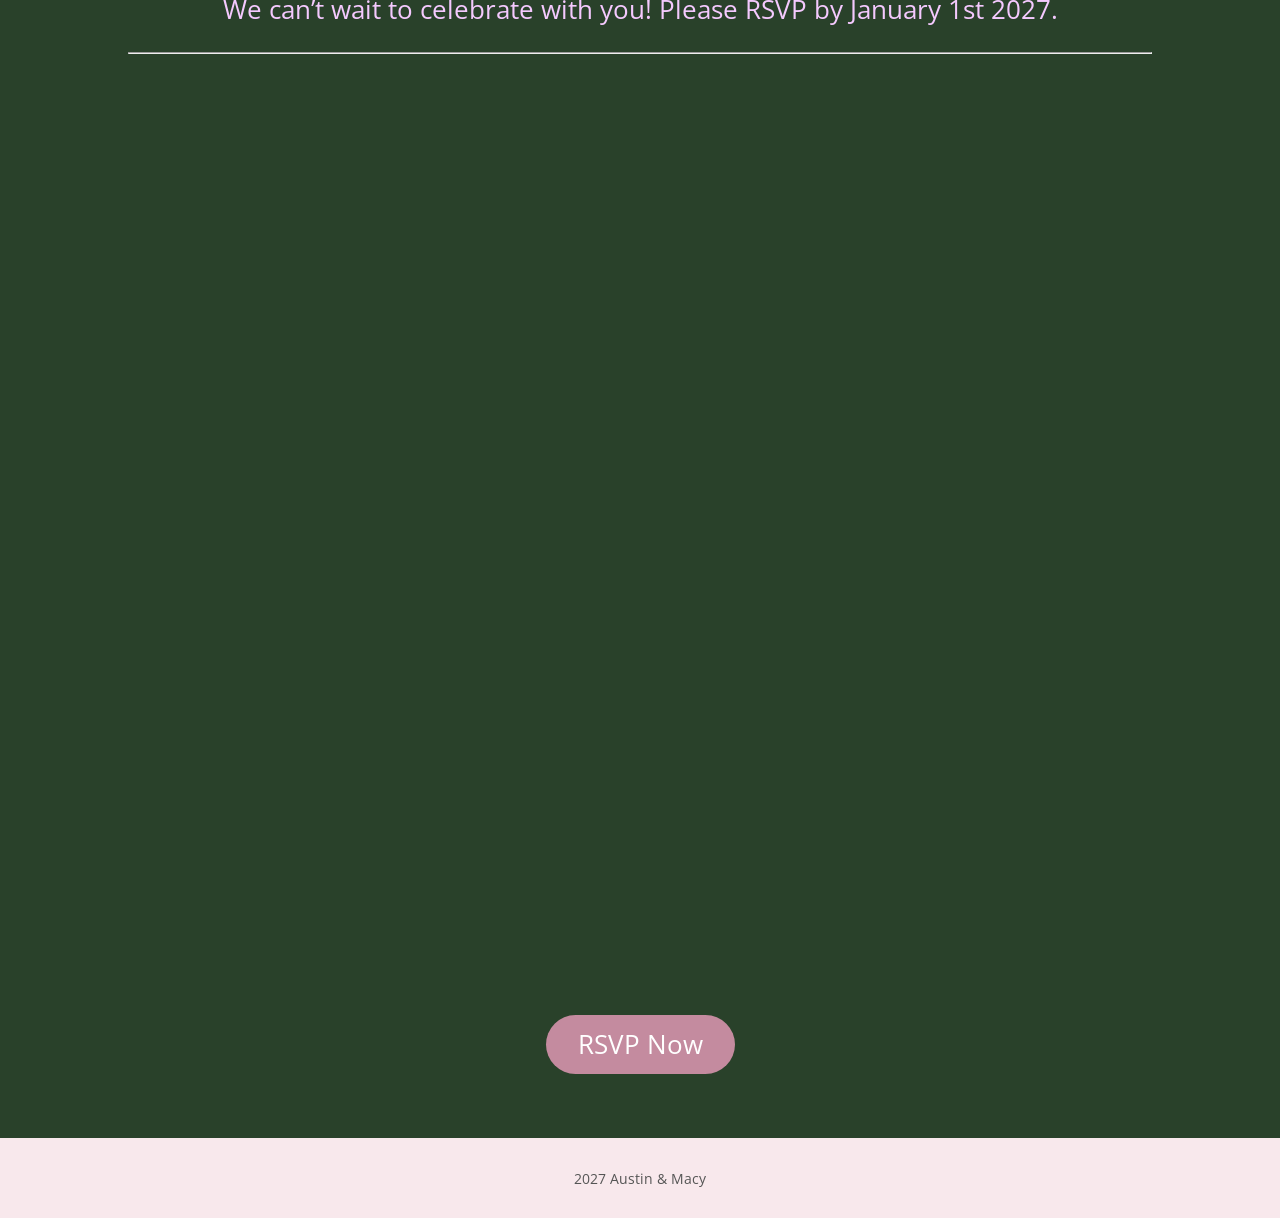
==== commit 3b8d6f93: "added hamburger menu for mobile" ====
--- a/index.html
+++ b/index.html
@@ -6,6 +6,7 @@
   <title> Austin & Macy </title>
   <link rel="stylesheet" href="styles.css" />
   <link href="https://fonts.googleapis.com/css2?family=Great+Vibes&family=Open+Sans:wght@300;400;600&display=swap" rel="stylesheet">
+  <link href="https://cdnjs.cloudflare.com/ajax/libs/font-awesome/4.7.0/css/font-awesome.min.css" rel="stylesheet">
 </head>
 <body>
   
@@ -28,23 +29,20 @@
     </div>
   </header>
 
-<nav class="navbar">
+<nav class="navbar" id="myTopNav">
   <ul>
-    <li><a href="index.html">Home</a></li>
+    <li><a href="index.html" class="active">Home</a></li>
     <li><a href="registry.html">Registry</a></li>
     <li><a href="details.html">Details</a></li>
     <li><a href="directions.html">Directions</a></li>
     <li><a href="accomodations.html">Accomodations</a></li>
     <li><a href="gallery.html">Gallery</a></li>
     <li><a href="ourstory.html">Our Story</a></li>
-    <div id="countdown">
-  <div class="time-box"><span id="days">00</span><p>Days</p></div>
-  <div class="time-box"><span id="hours">00</span><p>Hours</p></div>
-  <div class="time-box"><span id="minutes">00</span><p>Mins</p></div>
-  <div class="time-box"><span id="seconds">00</span><p>Secs</p></div>
-  <script src="days_countdown2.js"></script>
-
-</div>
+    <li class="icon-container">
+      <a href="javascript:void(0);" class="icon" onclick="toggleNav()">
+        <i class="fa fa-bars"></i>
+      </a>
+    </li>
   </ul>
 </nav>
 
@@ -57,6 +55,15 @@
 
 
   <section id="our-story" class="section">
+<div id="countdown">
+  <div class="time-box"><span id="days">00</span><p>Days</p></div>
+  <div class="time-box"><span id="hours">00</span><p>Hours</p></div>
+  <div class="time-box"><span id="minutes">00</span><p>Mins</p></div>
+  <div class="time-box"><span id="seconds">00</span><p>Secs</p></div>
+  <script src="days_countdown2.js"></script>
+
+</div>
+
     <h2>Our Story</h2>
     <p>
       Austin and Macy met September 26th 2023. A chance meeting at the OU cafeteria resulted in a first date, a second, and then many more. They explored a haunted school together, roadtripped the Talahina drive, then took a big chance and moved together to Durango Colorado. They both love the mountains they now live near and since moving have together explored many trails and amazing hikes the Rocky Mountains have to offer. Going on two years together and after many adventures in the southwest, On a secluded beach in southwest Oregon, Austin asked the question. Now a new chapter of Austin and Macy's lives is beginning in the heart of the San Juan Mountains. They cannot wait to celebrate their love with friends and family next summer at Lake City!     </p>
@@ -115,7 +122,7 @@
   </footer>
 
   <script src="days_countdown.js"></script>
-
+  <script src="navbar-toggle.js"></script>
 
 </body>
 </html>
--- a/styles.css
+++ b/styles.css
@@ -357,17 +357,54 @@
 }
 
 .navbar a {
+  float: left;
   display: block;
-  padding: 14px 20px;
+  padding: 14px 16px;
   color: white;
   text-decoration: none;
+  font-size: 17px;
 }
 
 .navbar a:hover {
   background-color: #c48b9f;
 }
 
-
+.navbar .icon{
+display: none;
+}
+
+@media screen and (max-width: 770px) {
+  .navbar li:not(.icon-container) {
+    display: none;
+  }
+  .navbar a.icon {
+    float: right;
+    display: block;
+  }
+
+}
+
+@media screen and (max-width: 770px) {
+/* This shows the links when you click the hamburger */
+  .navbar.responsive li {
+    display: block; /* Overrides the 'none' above */
+    width: 100%;    /* Makes links stack vertically */
+    text-align: left;
+  }  
+  
+  .navbar.responsive .icon-container {
+    position: absolute;
+    right: 0;
+    top: 0;
+  }
+
+
+  .navbar.responsive a {
+    float: none;
+    display: block;
+    text-align: left;
+  }
+}
 
 
 #fireflyCanvas {
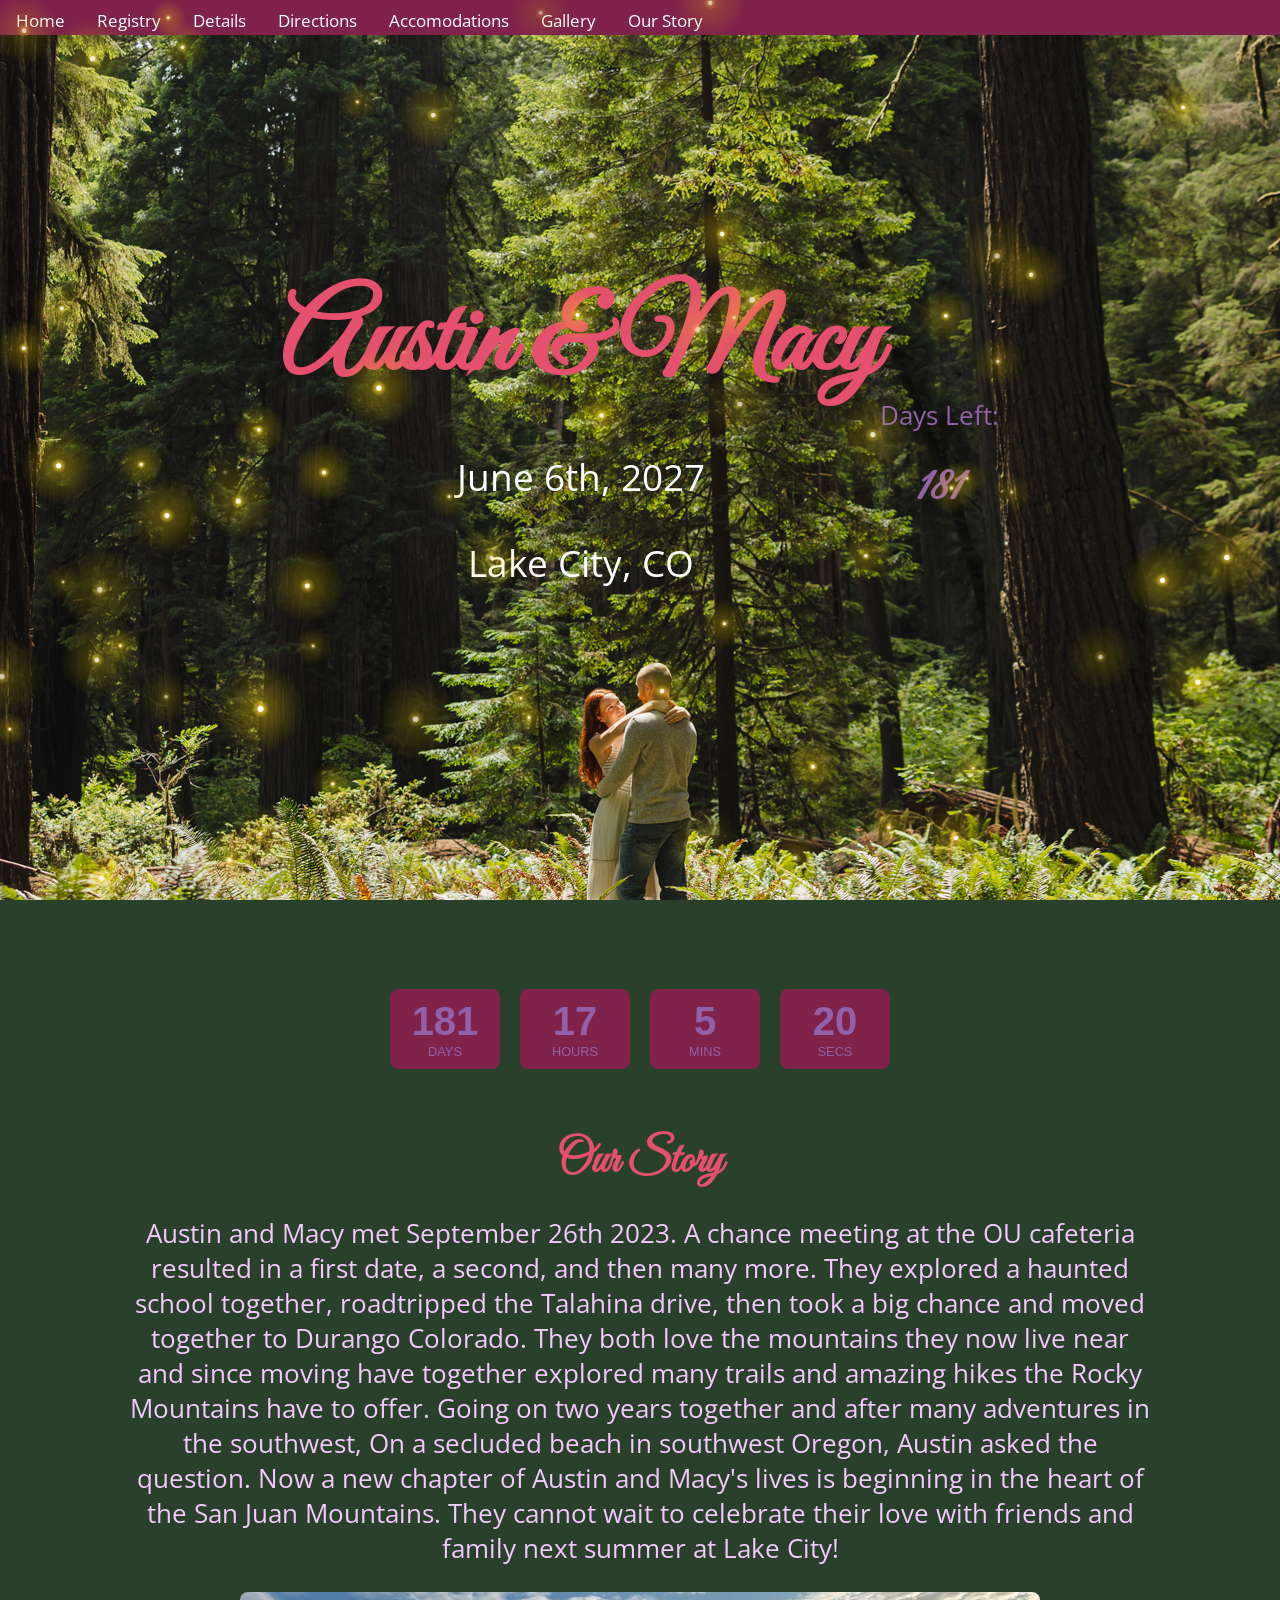
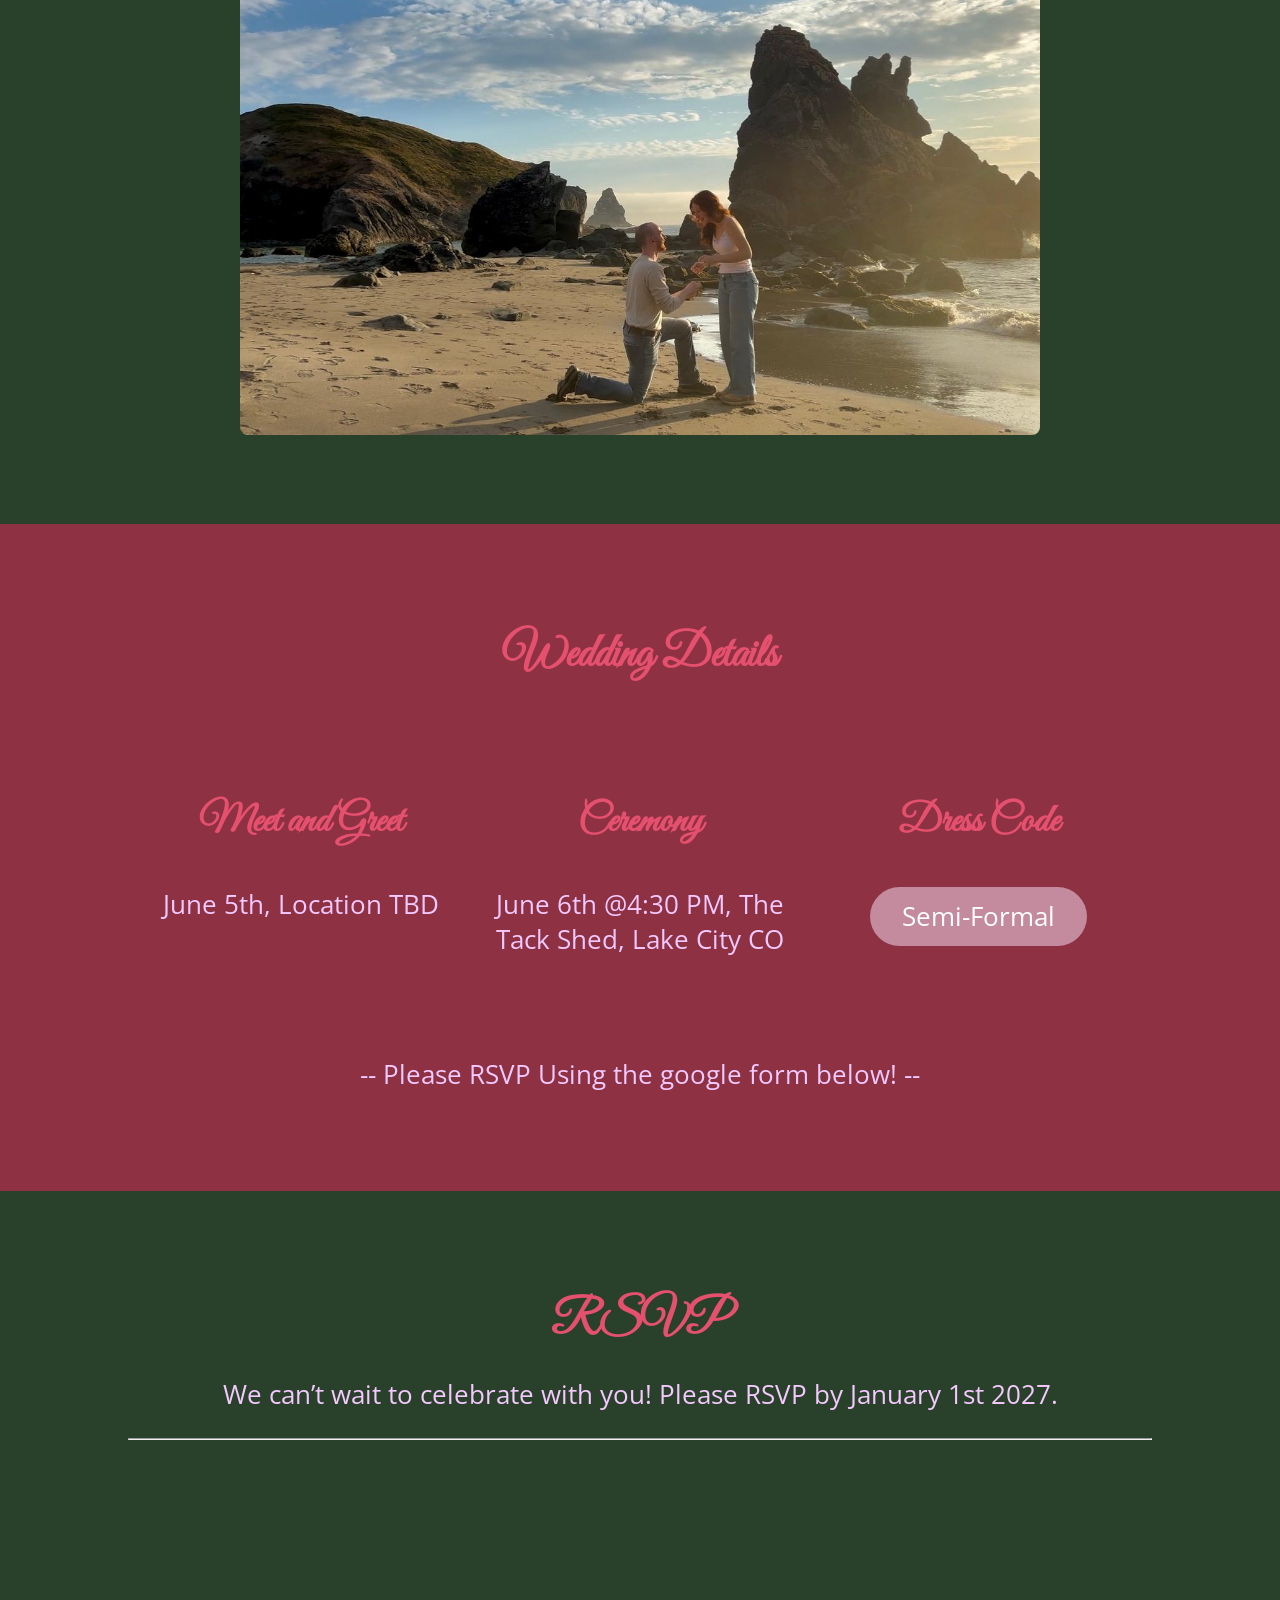
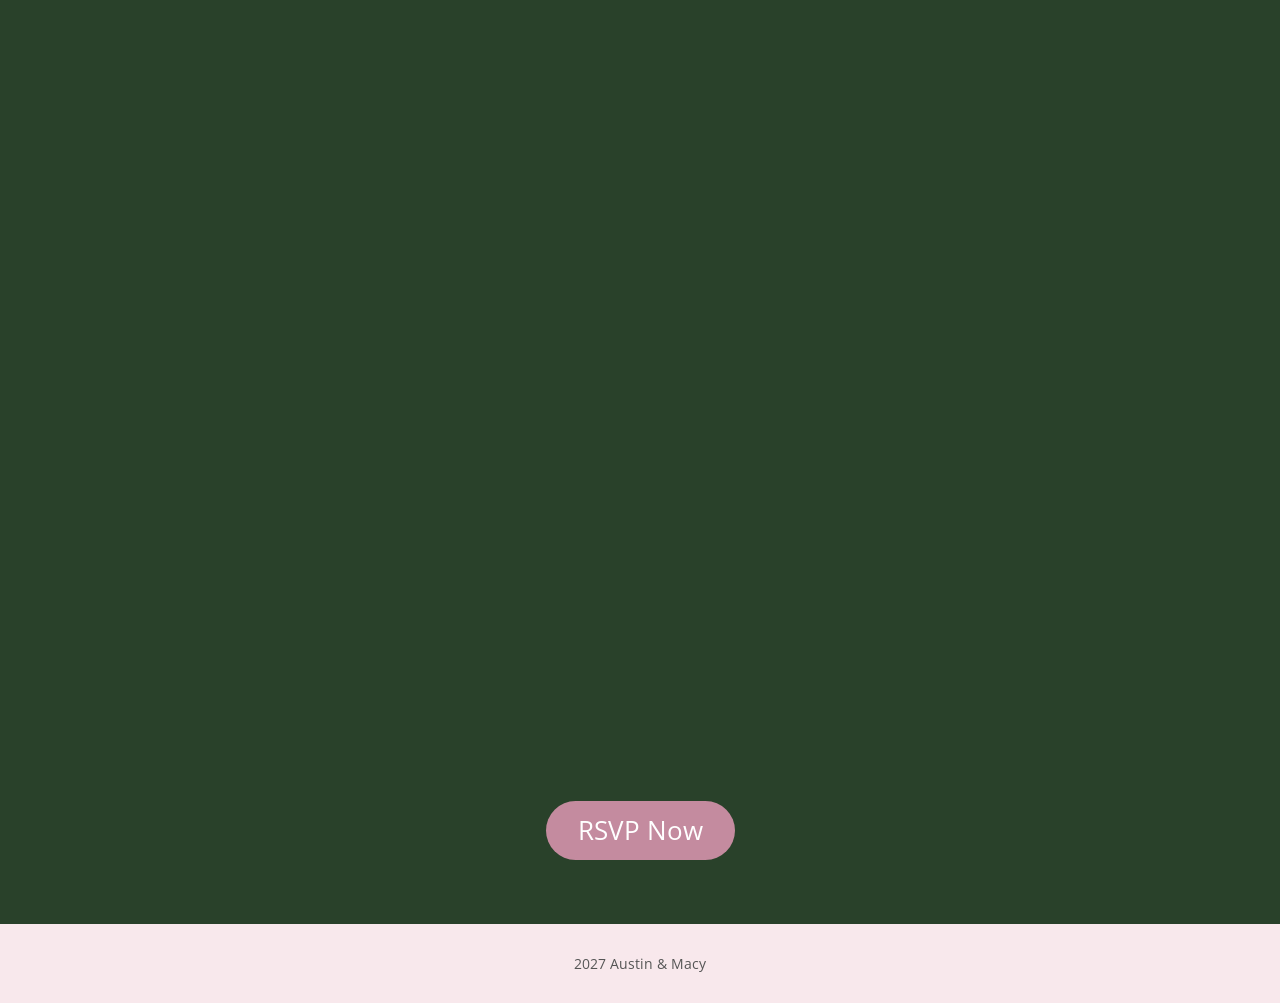
==== commit 77e319e1: "updated mobile layouts and qol responsiveness" ====
--- a/index.html
+++ b/index.html
@@ -25,7 +25,7 @@
     </div>
     <div class="countdown-container">
     <p>Days Left: </p>
-    <h2 id="days-left">00</h2>
+    <h2 id="days-left"> 00</h2>
     </div>
   </header>
 
@@ -66,9 +66,9 @@
 
     <h2>Our Story</h2>
     <p>
-      Austin and Macy met September 26th 2023. A chance meeting at the OU cafeteria resulted in a first date, a second, and then many more. They explored a haunted school together, roadtripped the Talahina drive, then took a big chance and moved together to Durango Colorado. They both love the mountains they now live near and since moving have together explored many trails and amazing hikes the Rocky Mountains have to offer. Going on two years together and after many adventures in the southwest, On a secluded beach in southwest Oregon, Austin asked the question. Now a new chapter of Austin and Macy's lives is beginning in the heart of the San Juan Mountains. They cannot wait to celebrate their love with friends and family next summer at Lake City!     </p>
+      Austin and Macy met September 26th 2023. A chance meeting at the OU cafeteria resulted in a first date, a second, and then many more. They explored a haunted school together, roadtripped the Talahina drive, then took a big chance and moved together to Durango Colorado. They both love the mountains they now live near and since moving have together explored many trails and amazing hikes the Rocky Mountains have to offer. Going on two years together and after many adventures in the southwest, On a secluded beach in southwest Oregon, Austin asked the question. Now a new chapter of Austin and Macy's lives is beginning in the heart of the San Juan Mountains. They cannot wait to celebrate their love with friends and family next summer at Lake City!
     </p>
-    <img src="pro1.jpeg">
+    <img src="pro1.jpeg" alt="Austin & Macy photo" loading="lazy">
   </section>
 
 
--- a/styles.css
+++ b/styles.css
@@ -335,14 +335,12 @@
   color: #555;
 }
   
-
 .navbar {
   position: fixed;
   top: 0;
   width: 100%;
   z-index: 1000;
   background-color: #7f234a;
-  padding: 0;
 }
 
 .navbar ul {
@@ -350,61 +348,61 @@
   margin: 0;
   padding: 0;
   display: flex;
-}
-
-.navbar li {
-  margin: 0;
-}
+  align-items: center; /* Centers icons vertically */
+}
+
+.navbar li { margin: 0; }
 
 .navbar a {
-  float: left;
-  display: block;
-  padding: 14px 16px;
   color: white;
   text-decoration: none;
   font-size: 17px;
-}
-
-.navbar a:hover {
-  background-color: #c48b9f;
-}
-
-.navbar .icon{
-display: none;
-}
+  padding: 14px 16px;
+  transition: background-color 0.3s ease;
+}
+
+.navbar a:hover { background-color: #c48b9f; }
+
+/* Hide hamburger on desktop */
+.icon-container { display: none; }
 
 @media screen and (max-width: 770px) {
-  .navbar li:not(.icon-container) {
-    display: none;
-  }
-  .navbar a.icon {
-    float: right;
-    display: block;
-  }
-
-}
-
-@media screen and (max-width: 770px) {
-/* This shows the links when you click the hamburger */
-  .navbar.responsive li {
-    display: block; /* Overrides the 'none' above */
-    width: 100%;    /* Makes links stack vertically */
-    text-align: left;
-  }  
-  
-  .navbar.responsive .icon-container {
+  .navbar ul {
+    flex-direction: column;
+    width: 100%;
+    background-color: #7f234a;
+  }
+
+  /* Hide all links by default on mobile */
+  .navbar li { display: none; }
+
+  /* Show hamburger button */
+  .icon-container {
+    display: block !important;
     position: absolute;
-    right: 0;
-    top: 0;
-  }
-
-
-  .navbar.responsive a {
-    float: none;
-    display: block;
-    text-align: left;
-  }
-}
+    right: 15px;
+    top: 10px;
+    z-index: 10;
+  }
+
+  .navbar .icon { color: white; font-size: 24px; padding: 8px 12px; }
+}
+
+/* Show menu when responsive class is active */
+.navbar.responsive ul,
+.navbar.responsive li {
+  display: block !important;
+  width: 100%;
+}
+
+.navbar.responsive a {
+  text-align: left;
+  padding: 6px 25px;
+  border-bottom: 1px solid #6a1f3e;
+}
+
+/* Optional: close menu when clicking the icon again */
+.navbar.responsive .icon-container { top: -50px; }
 
 
 #fireflyCanvas {
@@ -527,4 +525,113 @@
 
 .buy-button:hover {
     background-color: #434190;
-}+}
+
+
+
+/* Fix mobile scaling issues*/
+@media (max-width: 768px) {
+  /* Scale down hero text proportionally */
+  .couple-names { 
+    font-size: clamp(2rem, 20vw, 6rem); 
+    line-height: 1.2; 
+    padding: 0 10px;
+  }
+  .date, .location { 
+    font-size: clamp(1rem, 2.5vw, 1.25rem); 
+    margin-bottom: 0.4rem; 
+  }
+
+  /* Prevent "Days Left" from cropping right */
+  .countdown-container { 
+    display: flex; justify-content: center; align-items: center; 
+    width: min(90%, 380px); margin: 15px auto 0; padding: 12px;
+    background: rgba(0,0,0,0.2); border-radius: 12px;
+    font-size: clamp(1.5rem, 6vw, 5rem);
+  }
+}
+
+#countdown {
+  display: flex; justify-content: center; gap: 20px; padding: 25px 10px;
+  overflow-x: visible !important; /* Critical: stops side cropping */
+}
+.time-box { 
+  min-width: 90px; text-align: center; padding: 10px;
+}
+
+@media (max-width: 480px) {
+  #countdown { gap: 12px; flex-wrap: wrap; padding: 20px 5px; }
+  .time-box { min-width: 75px; font-size: 0.9rem; }
+}
+
+section#our-story img {
+  width: 100%; height: auto; display: block; 
+  margin: 25px auto; max-width: 800px; border-radius: 8px;
+}
+
+
+/* MOBILE LAYOUT: Stack hero content vertically */
+@media (max-width: 768px) {
+  /* Force vertical stacking on mobile */
+  .main-top {
+    flex-direction: column !important;
+    justify-content: center;
+    align-items: center;
+    text-align: center;
+    padding: 40px 15px;
+  }
+
+  /* Keep hero content centered and above background layers */
+  .hero-content {
+    z-index: 2;
+    margin-bottom: 35px;
+    width: 100%;
+    padding: 0 10px;
+  }
+
+  /* Remove absolute/fixed positioning from countdown on mobile */
+/*
+  .countdown-container {
+    position: static !important;
+    transform: none !important;
+    margin-top: 10px;
+    padding: 12px 18px;
+    background: rgba(0, 0, 0, 0.35); /* Keeps text readable over canvas */
+  /*  border-radius: 14px;
+    width: fit-content;
+    margin-left: auto;
+    margin-right: auto;
+  }
+*/ 
+
+  /* Scale hero typography safely for phones */
+  .couple-names { 
+    font-size: clamp(2rem, 15vw, 5rem); 
+    line-height: 1.25; 
+    letter-spacing: 0.08em;
+    margin-bottom: 0.4rem;
+  }
+  .date, .location { 
+    font-size: clamp(1.5rem, 4vw, 3.25rem); 
+    margin-bottom: 0.5rem;
+  }
+
+  /* Prevent countdown from breaking across lines */
+ /* .countdown-container p,
+  #days-left { 
+    display: inline-block; 
+    vertical-align: middle;
+  }
+}
+*/
+/* Also fix the stray </p> tag 
+#form-container { 
+  overflow-x: hidden; max-width: 100%; padding: 0 5px;
+}
+#form-container iframe { 
+  width: 100% !important; height: auto !important; min-height: 600px; border: none; display: block; margin: 0 auto;
+}
+
+#fireflyCanvas { 
+  position: absolute; top: 0; left: 0; width: 100%; height: 100%; z-index: -1; pointer-events: none;
+} */
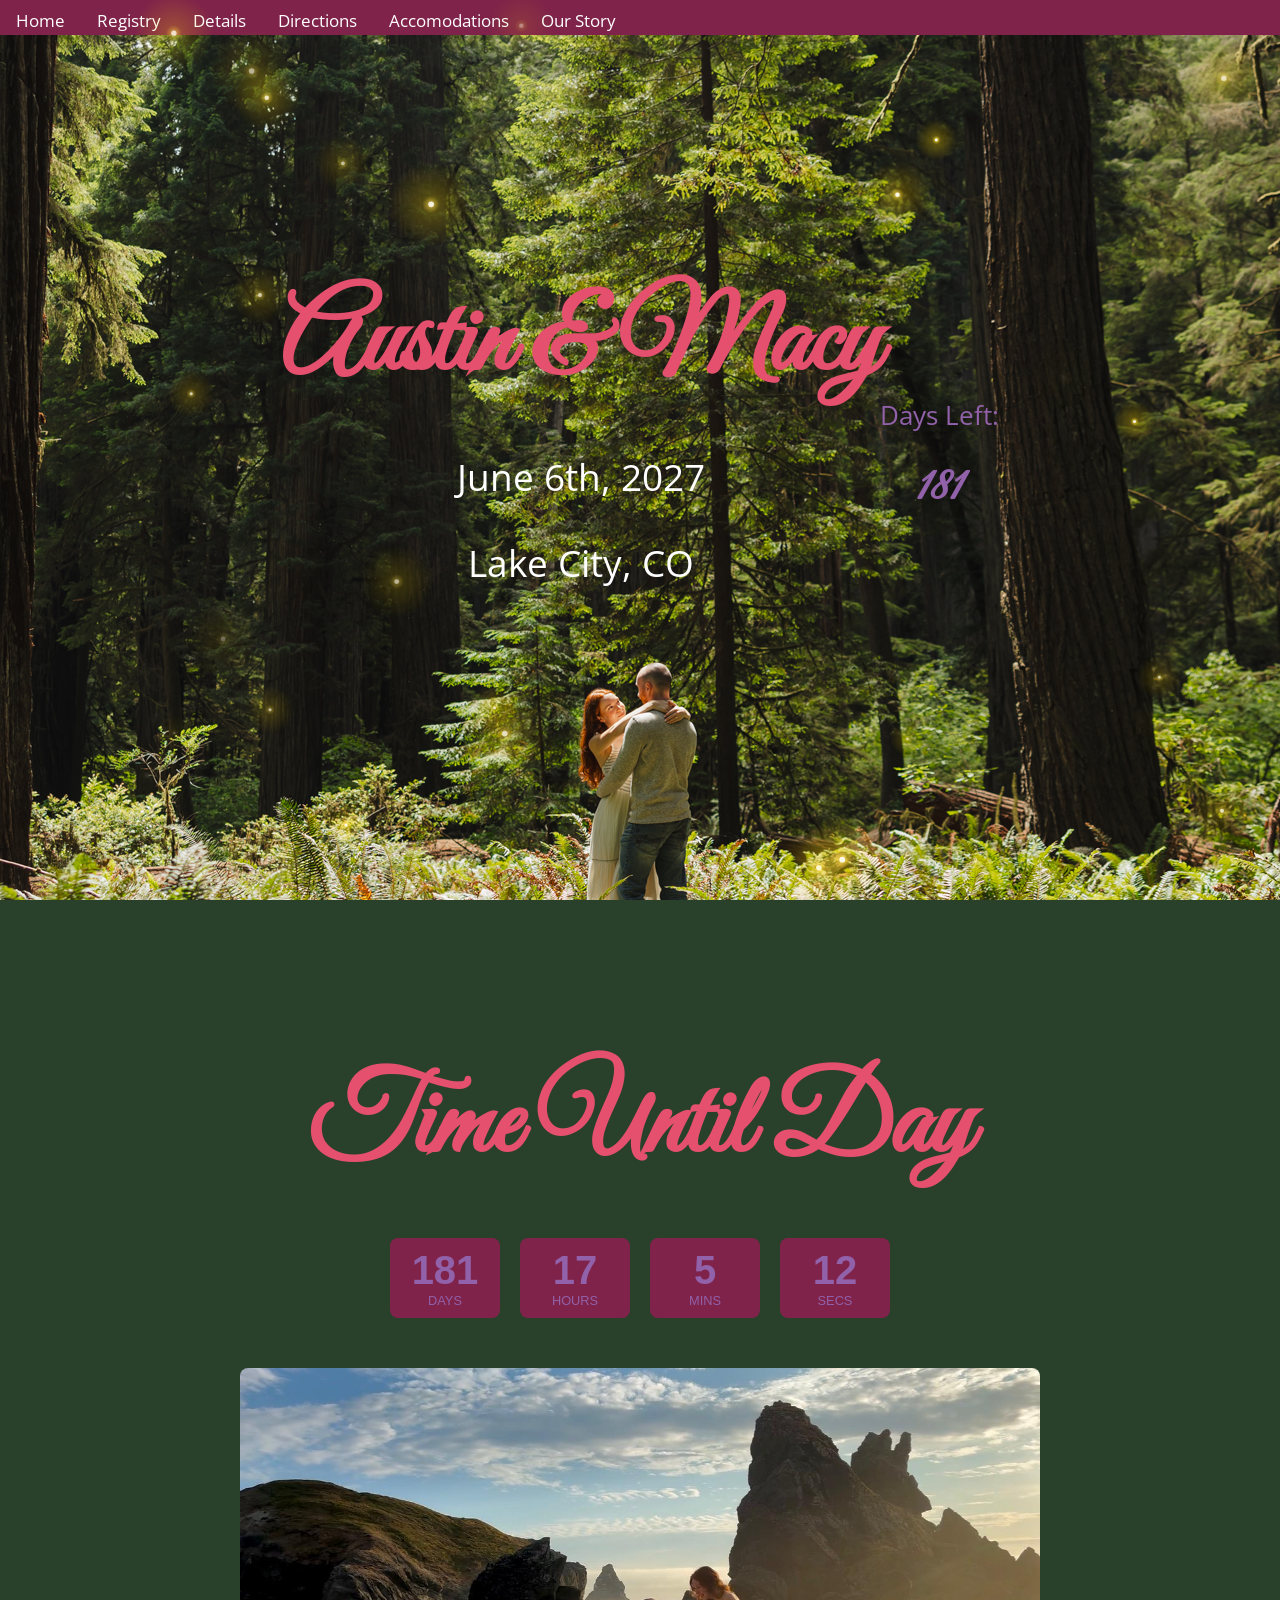
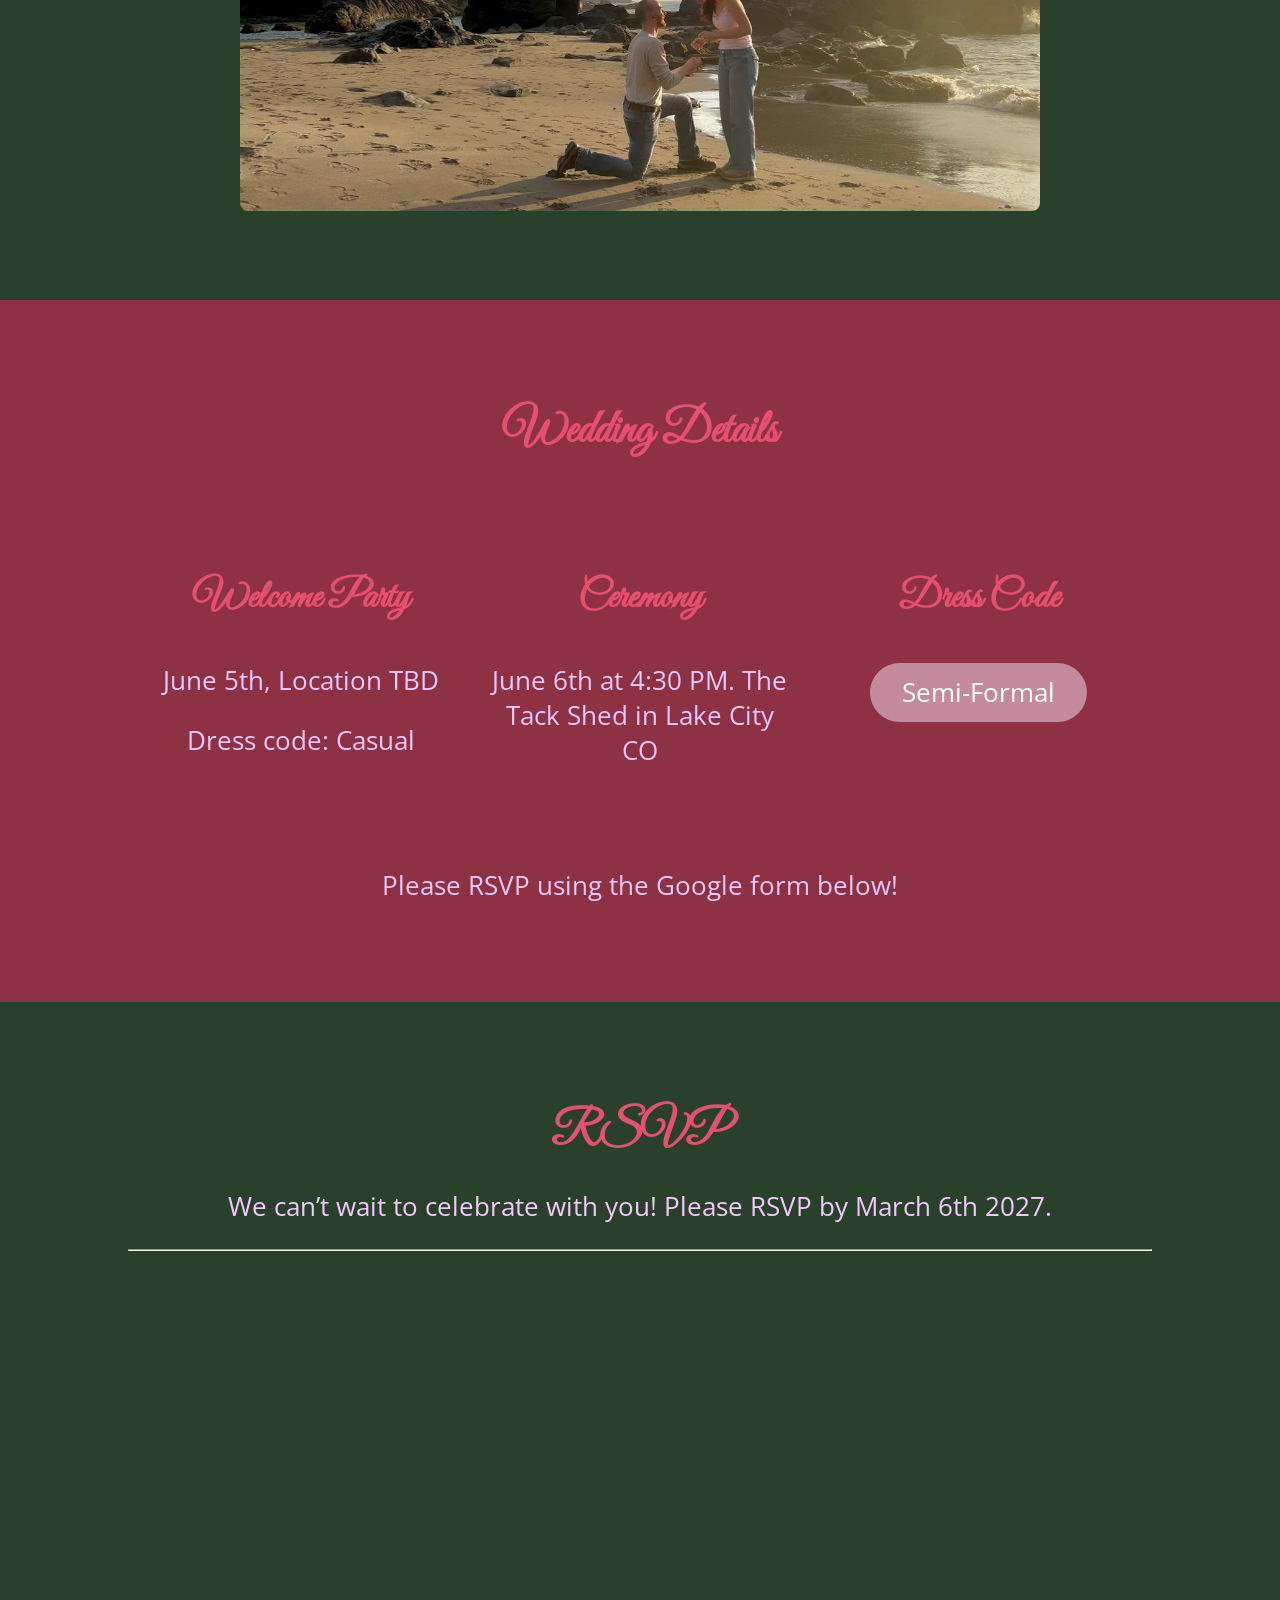
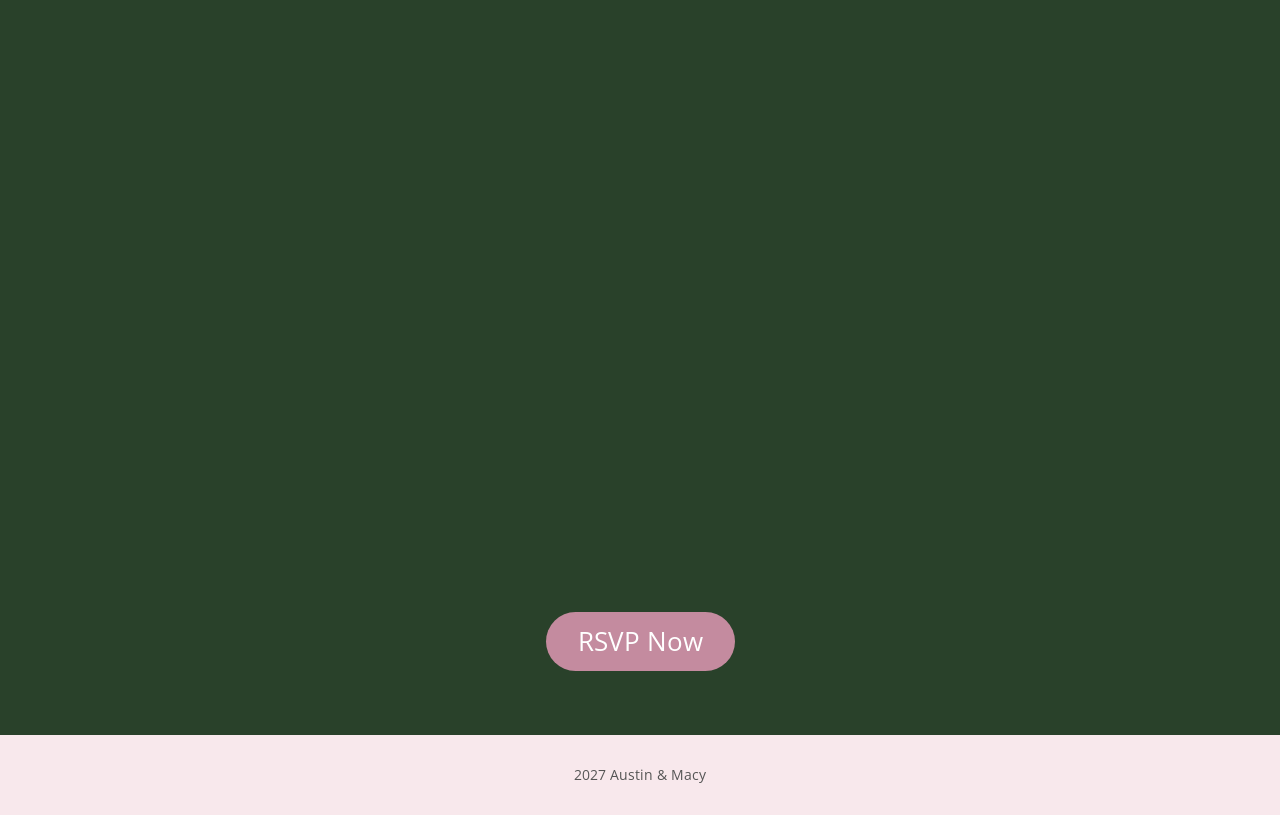
==== commit 3af390ec: "Implemented Macy Suggestions" ====
--- a/index.html
+++ b/index.html
@@ -36,7 +36,6 @@
     <li><a href="details.html">Details</a></li>
     <li><a href="directions.html">Directions</a></li>
     <li><a href="accomodations.html">Accomodations</a></li>
-    <li><a href="gallery.html">Gallery</a></li>
     <li><a href="ourstory.html">Our Story</a></li>
     <li class="icon-container">
       <a href="javascript:void(0);" class="icon" onclick="toggleNav()">
@@ -55,6 +54,7 @@
 
 
   <section id="our-story" class="section">
+<h2 class="very-large-font">Time Until Day</h2>    
 <div id="countdown">
   <div class="time-box"><span id="days">00</span><p>Days</p></div>
   <div class="time-box"><span id="hours">00</span><p>Hours</p></div>
@@ -63,11 +63,6 @@
   <script src="days_countdown2.js"></script>
 
 </div>
-
-    <h2>Our Story</h2>
-    <p>
-      Austin and Macy met September 26th 2023. A chance meeting at the OU cafeteria resulted in a first date, a second, and then many more. They explored a haunted school together, roadtripped the Talahina drive, then took a big chance and moved together to Durango Colorado. They both love the mountains they now live near and since moving have together explored many trails and amazing hikes the Rocky Mountains have to offer. Going on two years together and after many adventures in the southwest, On a secluded beach in southwest Oregon, Austin asked the question. Now a new chapter of Austin and Macy's lives is beginning in the heart of the San Juan Mountains. They cannot wait to celebrate their love with friends and family next summer at Lake City!
-    </p>
     <img src="pro1.jpeg" alt="Austin & Macy photo" loading="lazy">
   </section>
 
@@ -79,12 +74,13 @@
     <h2>Wedding Details</h2>
     <div class="details-grid">
       <div>
-        <h3>Meet and Greet</h3>
+        <h3>Welcome Party</h3>
         <p>June 5th, Location TBD</p>
+        <p>Dress code: Casual</p>
       </div>
       <div>
         <h3>Ceremony</h3>
-        <p>June 6th @4:30 PM, The Tack Shed, Lake City CO</p>
+        <p>June 6th at 4:30 PM. The Tack Shed in Lake City CO</p>
       </div>
       <div>
         <h3>Dress Code</h3>
@@ -92,7 +88,7 @@
       </div>
     </div>
     <br>
-    <a>-- Please RSVP Using the google form below! -- </a>
+    <a> Please RSVP using the Google form below!  </a>
     <br>
     <br>
   </section>
@@ -100,7 +96,7 @@
   <section id="rsvp" class="section">
     <h2>RSVP</h2>
     <p>
-      We can’t wait to celebrate with you! Please RSVP by January 1st 2027.
+      We can’t wait to celebrate with you! Please RSVP by March 6th 2027.
     </p>
     <hr class="solid">
 
--- a/styles.css
+++ b/styles.css
@@ -380,8 +380,10 @@
   .icon-container {
     display: block !important;
     position: absolute;
-    right: 15px;
-    top: 10px;
+    font-size: 35px;
+    padding: 10px 16px;
+    right: 20px;
+    top: 5px;
     z-index: 10;
   }
 
@@ -615,23 +617,9 @@
     font-size: clamp(1.5rem, 4vw, 3.25rem); 
     margin-bottom: 0.5rem;
   }
-
-  /* Prevent countdown from breaking across lines */
- /* .countdown-container p,
-  #days-left { 
-    display: inline-block; 
-    vertical-align: middle;
-  }
-}
-*/
-/* Also fix the stray </p> tag 
-#form-container { 
-  overflow-x: hidden; max-width: 100%; padding: 0 5px;
-}
-#form-container iframe { 
-  width: 100% !important; height: auto !important; min-height: 600px; border: none; display: block; margin: 0 auto;
-}
-
-#fireflyCanvas { 
-  position: absolute; top: 0; left: 0; width: 100%; height: 100%; z-index: -1; pointer-events: none;
-} */
+}
+
+
+.disclaimer-style {
+  font-size: clamp(.5rem, 1.0vw, 1.2rem);
+}
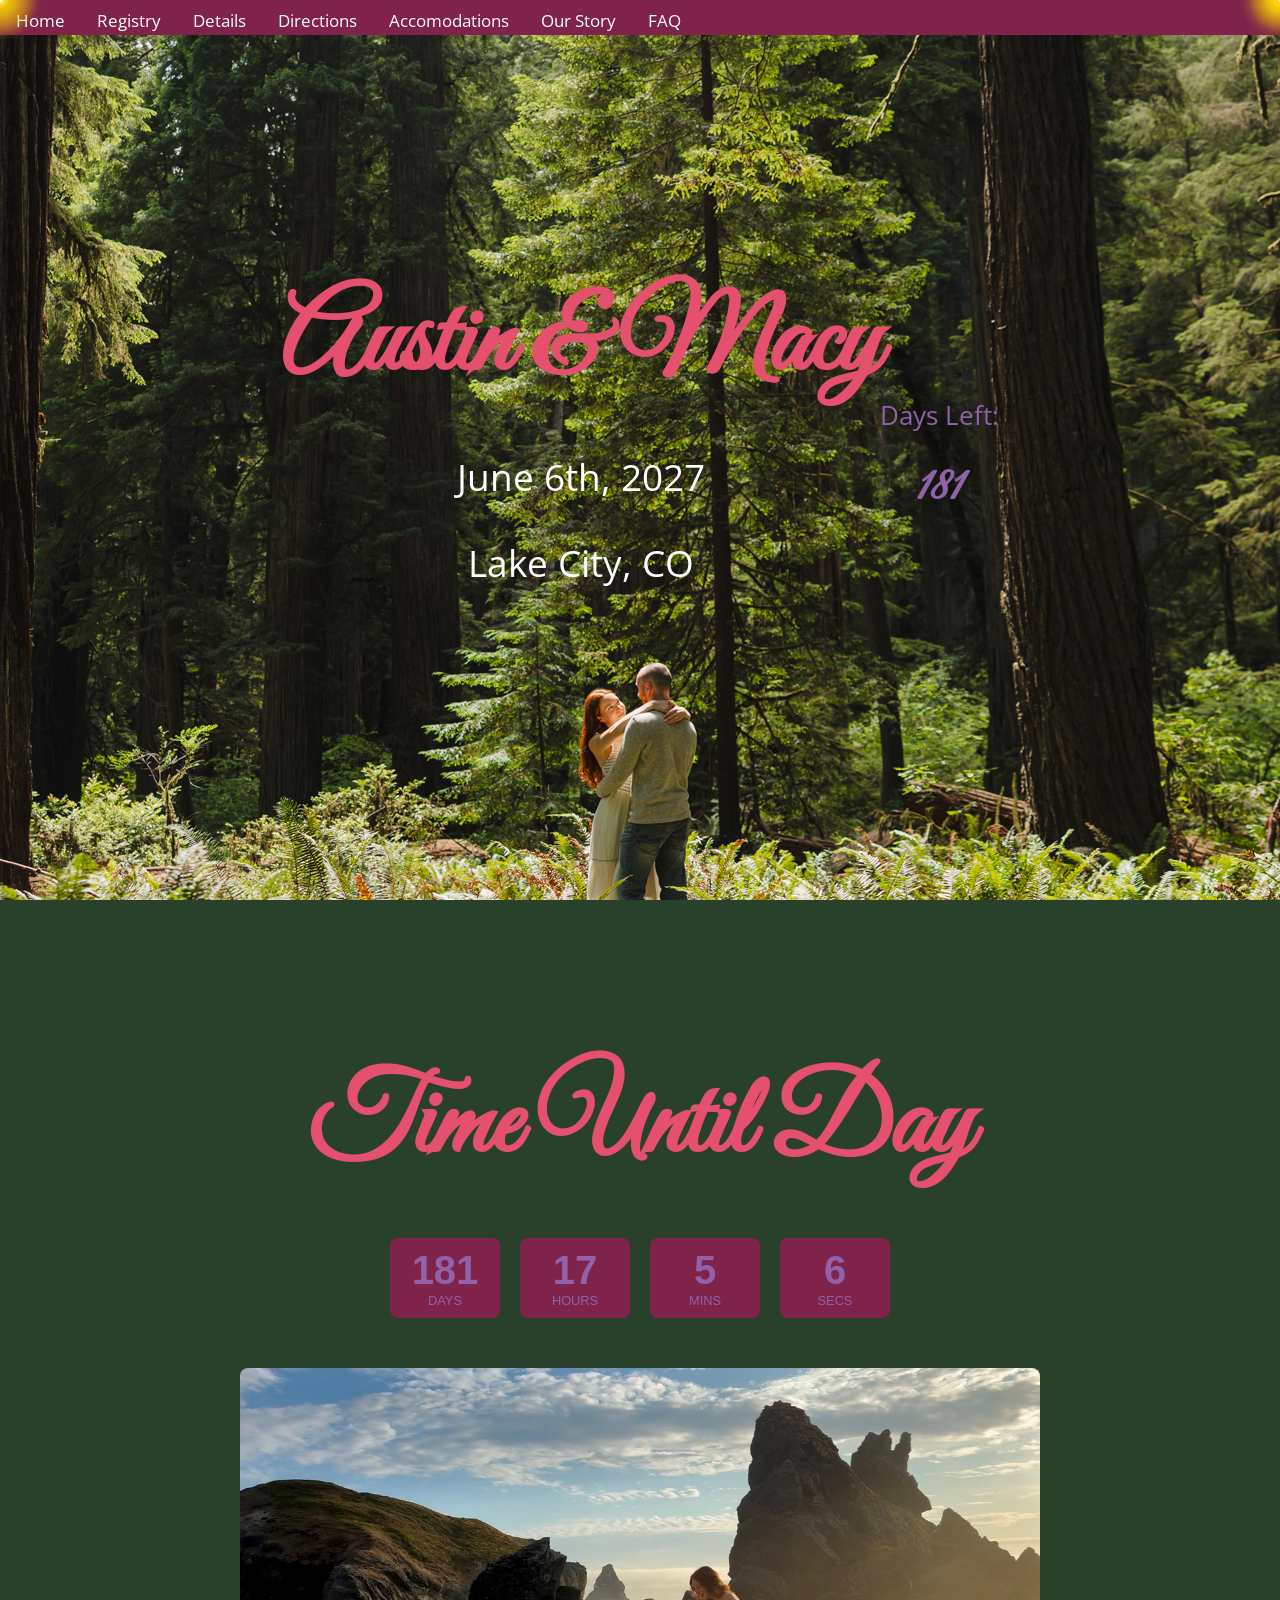
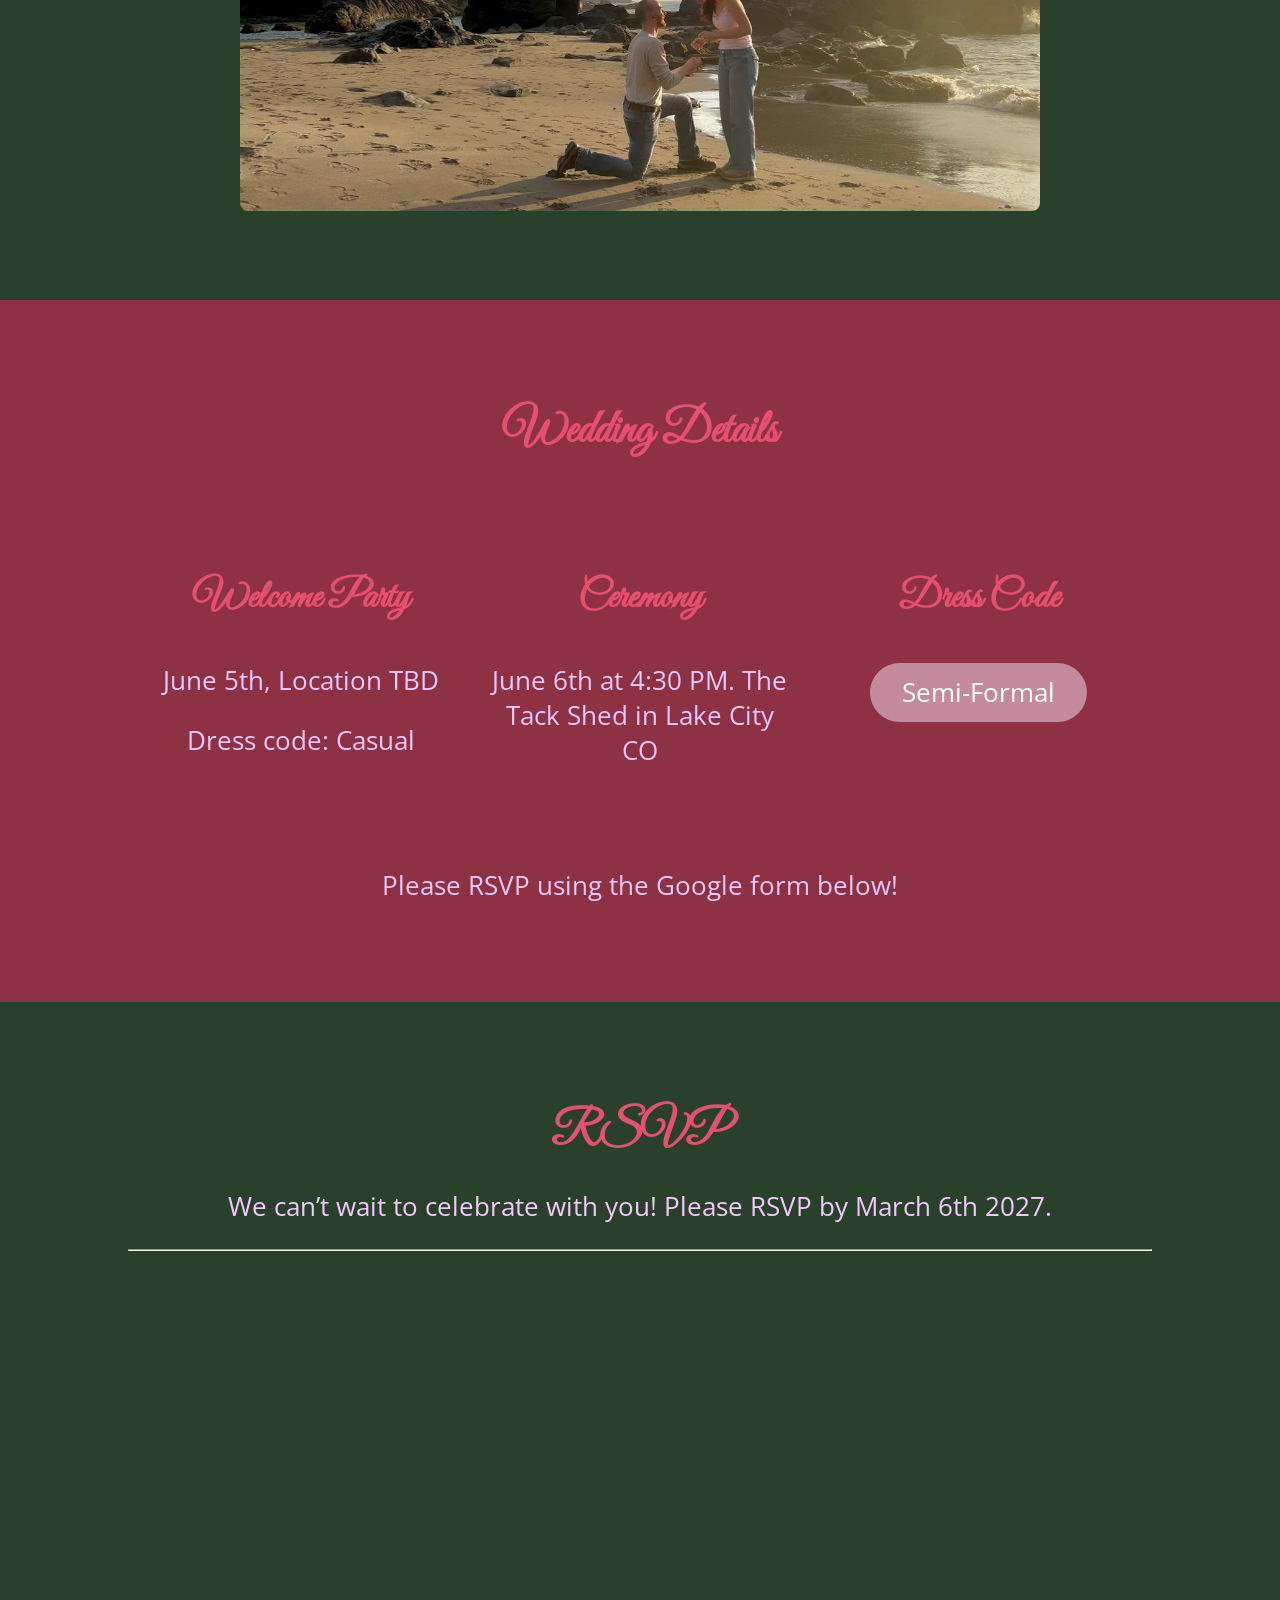
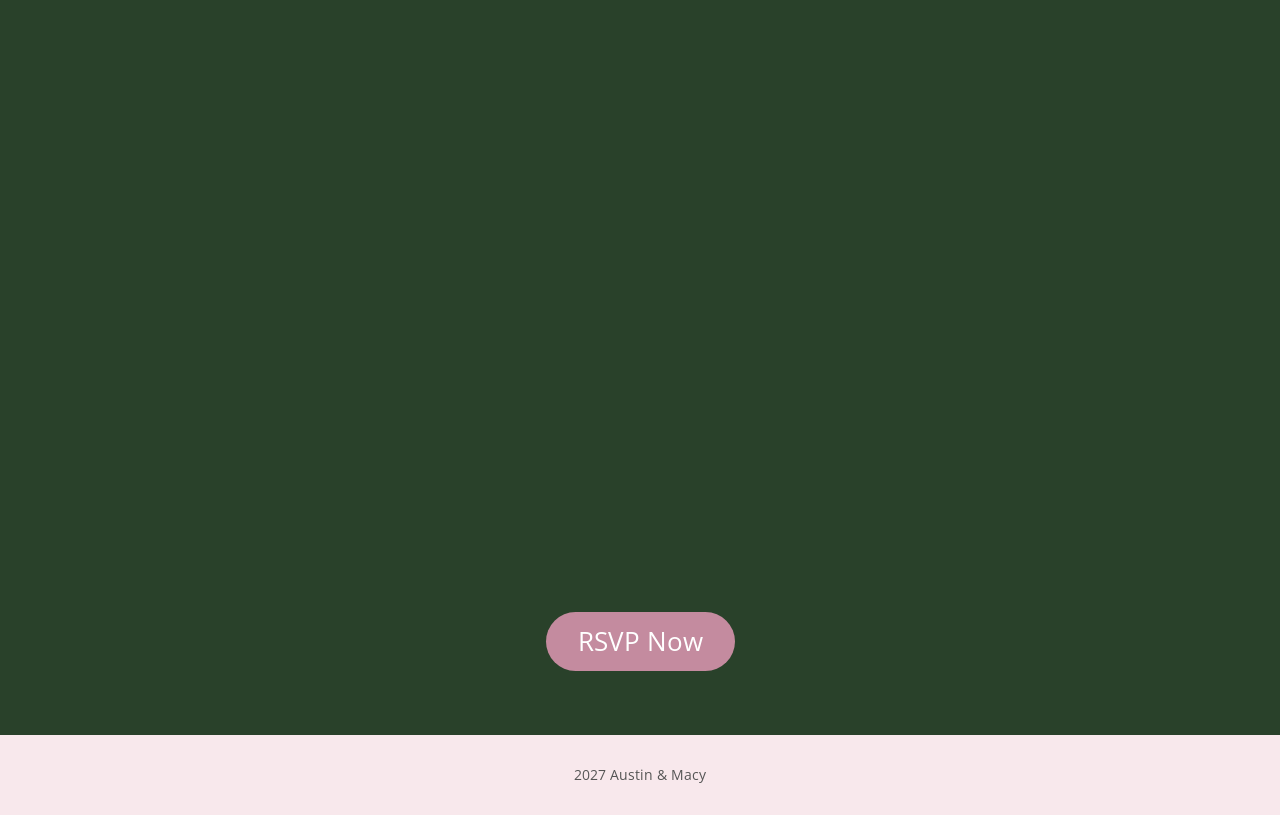
==== commit 61b54bcf: "added FAQ page, updated our story, updated navlinks to include faq." ====
--- a/index.html
+++ b/index.html
@@ -37,6 +37,7 @@
     <li><a href="directions.html">Directions</a></li>
     <li><a href="accomodations.html">Accomodations</a></li>
     <li><a href="ourstory.html">Our Story</a></li>
+    <li><a href="faq.html">FAQ</a></li>
     <li class="icon-container">
       <a href="javascript:void(0);" class="icon" onclick="toggleNav()">
         <i class="fa fa-bars"></i>
